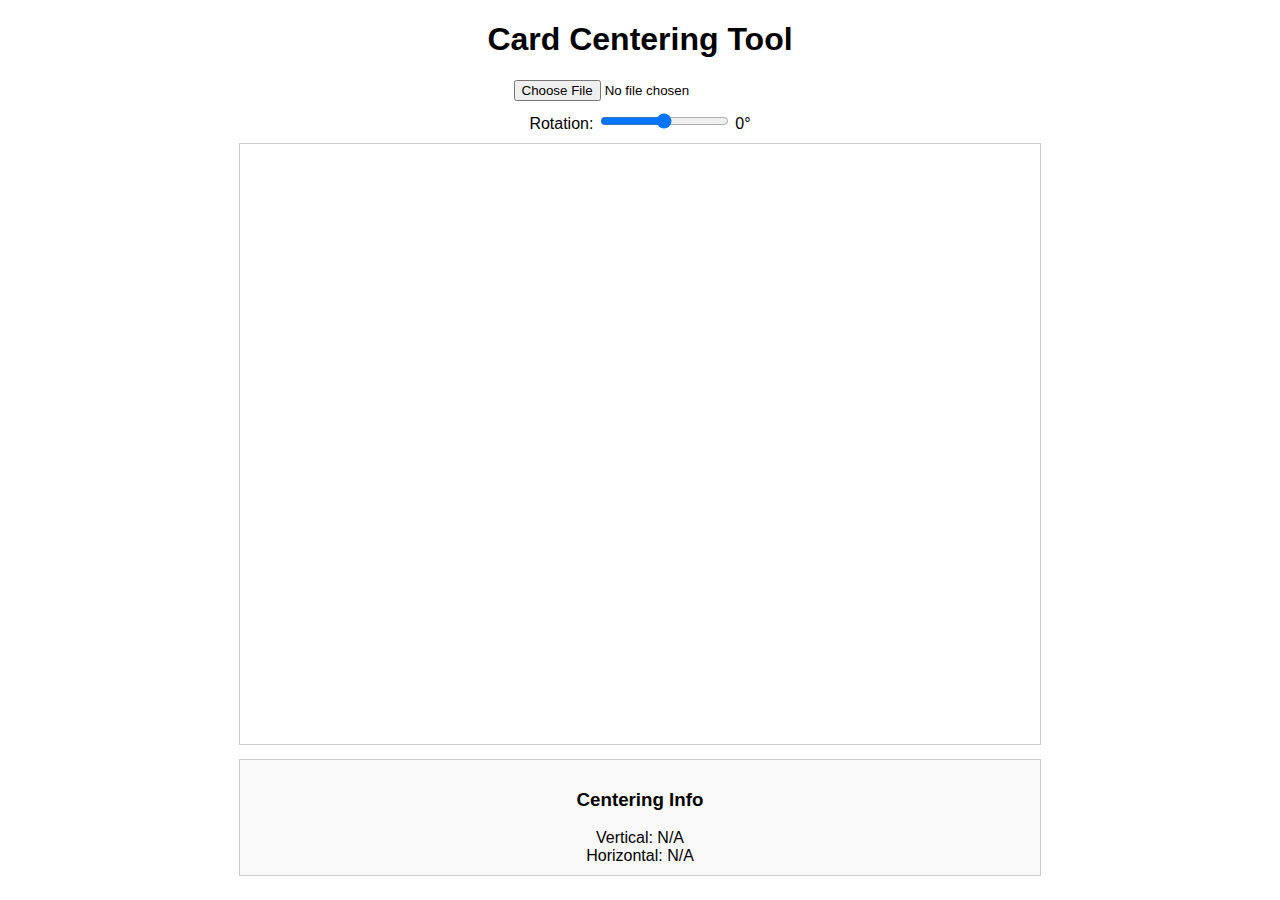
==== cardcentering.html @ b04d7d82 "Add files via upload" ====
<!DOCTYPE html>
<html lang="en">
<head>
  <meta charset="UTF-8">
  <title>Card Centering Tool</title>
  <style>
    body {
      font-family: sans-serif;
      text-align: center;
      margin: 20px;
    }
    /* Wrap the canvas and the info panel so the info panel appears directly below */
    #canvasWrapper {
      display: inline-block;
      text-align: center;
    }
    #canvasContainer {
      position: relative;
      display: block;
    }
    canvas {
      border: 1px solid #ccc;
      cursor: crosshair;
    }
    /* Info panel placed directly below the canvas */
    #infoPanel {
      margin-top: 10px;
      background: #f9f9f9;
      padding: 10px;
      border: 1px solid #ccc;
      display: block;
      text-align: center;
      min-width: 300px;
    }
    .controls {
      margin: 10px;
    }
  </style>
</head>
<body>
  <h1>Card Centering Tool</h1>
  
  <!-- Image Upload -->
  <input type="file" id="fileInput" accept="image/*">
  
  <!-- Rotation Slider (centered at 0, range –15° to +15°) -->
  <div class="controls">
    <label for="rotateSlider">Rotation:</label>
    <input type="range" id="rotateSlider" min="-15" max="15" value="0">
    <span id="angleValue">0°</span>
  </div>
  
  <div id="canvasWrapper">
    <div id="canvasContainer">
      <canvas id="cardCanvas" width="800" height="600"></canvas>
    </div>
    <!-- Centering Info displayed directly underneath the canvas -->
    <div id="infoPanel">
      <h3>Centering Info</h3>
      <div id="verticalInfo">Vertical: N/A</div>
      <div id="horizontalInfo">Horizontal: N/A</div>
    </div>
  </div>
  
  <script>
    const canvas = document.getElementById('cardCanvas');
    const ctx = canvas.getContext('2d');
    const fileInput = document.getElementById('fileInput');
    const rotateSlider = document.getElementById('rotateSlider');
    const angleValue = document.getElementById('angleValue');
    const verticalInfo = document.getElementById('verticalInfo');
    const horizontalInfo = document.getElementById('horizontalInfo');

    let cardImage = new Image();
    let rotationAngle = 0; // slider value in degrees (between -15 and 15)
    let rad = 0;           // rotation angle in radians
    let scale = 1;         // scale factor to fit the card in the canvas

    // -------------------------------
    // Measurement borders in the card’s natural (non-rotated) coordinate space.
    // Outer measurement borders (drawn in high-contrast blue)
    let outerTop, outerBottom, outerLeft, outerRight;
    // Inner measurement borders (drawn in solid neon yellow)
    let innerTop, innerBottom, innerLeft, innerRight;

    // Dragging state
    let dragging = false;
    // dragItem will be one of:
    // "outerTop", "outerBottom", "outerLeft", "outerRight",
    // "innerTop", "innerBottom", "innerLeft", "innerRight"
    let dragItem = null;
    // Increased hit tolerance for easier grabbing:
    const tolerance = 25;  // pixels for detecting a hit on a line
    // Enlarged tab size:
    const tabSize = 15;    // size (in pixels) of the draggable tab

    // -------------------------------
    // Helper: Get the card box (the rectangle where the card is drawn) in canvas coordinates.
    // This box is centered in the canvas.
    function getCardBox() {
      const cardWidthScaled = cardImage.width * scale;
      const cardHeightScaled = cardImage.height * scale;
      const cardX = (canvas.width - cardWidthScaled) / 2;
      const cardY = (canvas.height - cardHeightScaled) / 2;
      return { cardX, cardY, cardWidthScaled, cardHeightScaled };
    }

    // -------------------------------
    // Convert mouse event to card coordinates (non-rotated).
    // Returns {x, y} in the card's natural coordinate system.
    function getMousePosInCardCoords(evt) {
      const rect = canvas.getBoundingClientRect();
      const x_canvas = evt.clientX - rect.left;
      const y_canvas = evt.clientY - rect.top;
      const { cardX, cardY } = getCardBox();
      const xCard = (x_canvas - cardX) / scale;
      const yCard = (y_canvas - cardY) / scale;
      return { x: xCard, y: yCard };
    }

    // -------------------------------
    // Helper: Check if the mouse position is within the tab attachment area.
    // For horizontal lines, the tab is centered at (cardImage.width/2, guideValue).
    // For vertical lines, the tab is centered at (guideValue, cardImage.height/2).
    function isWithinTab(pos, guideValue, orientation) {
      if (orientation === "horizontal") {
        const centerX = cardImage.width / 2;
        const centerY = guideValue;
        return pos.x >= centerX - tabSize/2 && pos.x <= centerX + tabSize/2 &&
               pos.y >= centerY - tabSize/2 && pos.y <= centerY + tabSize/2;
      } else if (orientation === "vertical") {
        const centerX = guideValue;
        const centerY = cardImage.height / 2;
        return pos.x >= centerX - tabSize/2 && pos.x <= centerX + tabSize/2 &&
               pos.y >= centerY - tabSize/2 && pos.y <= centerY + tabSize/2;
      }
      return false;
    }

    // -------------------------------
    // Draw the scene:
    // 1. Draw the rotated card image (only the image is rotated).
    // 2. Draw the fixed overlays (non-rotated) representing the card box and moveable measurement borders.
    function drawCanvas() {
      ctx.clearRect(0, 0, canvas.width, canvas.height);
      if (!cardImage.complete || cardImage.naturalWidth === 0) return;

      const { cardX, cardY, cardWidthScaled, cardHeightScaled } = getCardBox();

      // ---- Draw the rotated card image ----
      // The image is drawn centered in the card box.
      ctx.save();
      const centerX = cardX + cardWidthScaled / 2;
      const centerY = cardY + cardHeightScaled / 2;
      ctx.translate(centerX, centerY);
      ctx.rotate(rad);
      ctx.drawImage(cardImage,
        -cardImage.width * scale / 2,
        -cardImage.height * scale / 2,
        cardImage.width * scale,
        cardImage.height * scale);
      ctx.restore();

      // ---- Draw fixed overlays (non-rotated) ----
      // These overlays represent the card box and measurement borders.
      // Draw a thin black border around the card box.
      ctx.lineWidth = 2;
      ctx.strokeStyle = "black";
      ctx.strokeRect(cardX, cardY, cardWidthScaled, cardHeightScaled);

      // Draw Outer Measurement Borders (high-contrast blue) with thinner stroke.
      ctx.lineWidth = 1;
      ctx.strokeStyle = "blue";
      // Horizontal (top and bottom)
      ctx.beginPath();
      ctx.moveTo(cardX, cardY + outerTop * scale);
      ctx.lineTo(cardX + cardWidthScaled, cardY + outerTop * scale);
      ctx.stroke();

      ctx.beginPath();
      ctx.moveTo(cardX, cardY + outerBottom * scale);
      ctx.lineTo(cardX + cardWidthScaled, cardY + outerBottom * scale);
      ctx.stroke();

      // Vertical (left and right)
      ctx.beginPath();
      ctx.moveTo(cardX + outerLeft * scale, cardY);
      ctx.lineTo(cardX + outerLeft * scale, cardY + cardHeightScaled);
      ctx.stroke();

      ctx.beginPath();
      ctx.moveTo(cardX + outerRight * scale, cardY);
      ctx.lineTo(cardX + outerRight * scale, cardY + cardHeightScaled);
      ctx.stroke();

      // Draw Inner Measurement Borders (solid neon yellow) with thinner stroke.
      ctx.strokeStyle = "#FFFF00";
      // Horizontal (top and bottom)
      ctx.beginPath();
      ctx.moveTo(cardX, cardY + innerTop * scale);
      ctx.lineTo(cardX + cardWidthScaled, cardY + innerTop * scale);
      ctx.stroke();

      ctx.beginPath();
      ctx.moveTo(cardX, cardY + innerBottom * scale);
      ctx.lineTo(cardX + cardWidthScaled, cardY + innerBottom * scale);
      ctx.stroke();

      // Vertical (left and right)
      ctx.beginPath();
      ctx.moveTo(cardX + innerLeft * scale, cardY);
      ctx.lineTo(cardX + innerLeft * scale, cardY + cardHeightScaled);
      ctx.stroke();

      ctx.beginPath();
      ctx.moveTo(cardX + innerRight * scale, cardY);
      ctx.lineTo(cardX + innerRight * scale, cardY + cardHeightScaled);
      ctx.stroke();

      // ---- Draw Tab Attachments (small white squares) for easier grabbing ----
      ctx.fillStyle = "white";
      // Horizontal lines: For outer borders, shift tab 10px to the left; for inner, 10px to the right.
      ctx.fillRect(cardX + cardWidthScaled/2 - tabSize/2 - 10, cardY + outerTop * scale - tabSize/2, tabSize, tabSize);
      ctx.fillRect(cardX + cardWidthScaled/2 - tabSize/2 - 10, cardY + outerBottom * scale - tabSize/2, tabSize, tabSize);
      ctx.fillRect(cardX + cardWidthScaled/2 - tabSize/2 + 10, cardY + innerTop * scale - tabSize/2, tabSize, tabSize);
      ctx.fillRect(cardX + cardWidthScaled/2 - tabSize/2 + 10, cardY + innerBottom * scale - tabSize/2, tabSize, tabSize);

      // Vertical lines: For outer borders, shift tab 10px upward; for inner, shift 10px downward.
      ctx.fillRect(cardX + outerLeft * scale - tabSize/2, cardY + cardHeightScaled/2 - tabSize/2 - 10, tabSize, tabSize);
      ctx.fillRect(cardX + outerRight * scale - tabSize/2, cardY + cardHeightScaled/2 - tabSize/2 - 10, tabSize, tabSize);
      ctx.fillRect(cardX + innerLeft * scale - tabSize/2, cardY + cardHeightScaled/2 - tabSize/2 + 10, tabSize, tabSize);
      ctx.fillRect(cardX + innerRight * scale - tabSize/2, cardY + cardHeightScaled/2 - tabSize/2 + 10, tabSize, tabSize);

      // ---- Calculate Centering Percentages ----
      // Vertical: gap above inner = innerTop - outerTop, gap below inner = outerBottom - innerBottom.
      const verticalTopGap = innerTop - outerTop;
      const verticalBottomGap = outerBottom - innerBottom;
      const verticalTotal = verticalTopGap + verticalBottomGap;
      const verticalPercent = verticalTotal ? (verticalTopGap / verticalTotal) * 100 : 0;

      // Horizontal: gap left = innerLeft - outerLeft, gap right = outerRight - innerRight.
      const horizontalLeftGap = innerLeft - outerLeft;
      const horizontalRightGap = outerRight - innerRight;
      const horizontalTotal = horizontalLeftGap + horizontalRightGap;
      const horizontalPercent = horizontalTotal ? (horizontalLeftGap / horizontalTotal) * 100 : 0;

      verticalInfo.textContent = "Vertical: " + verticalPercent.toFixed(1) + "% top / " + (100 - verticalPercent).toFixed(1) + "% bottom";
      horizontalInfo.textContent = "Horizontal: " + horizontalPercent.toFixed(1) + "% left / " + (100 - horizontalPercent).toFixed(1) + "% right";
    }

    // -------------------------------
    // Mouse Event Handlers for dragging the borders.
    canvas.addEventListener('mousedown', (evt) => {
      if (!cardImage.complete || cardImage.naturalWidth === 0) return;
      const pos = getMousePosInCardCoords(evt);
      // Check the eight borders for a hit.
      if (Math.abs(pos.y - outerTop) < tolerance || isWithinTab(pos, outerTop, "horizontal")) {
        dragItem = "outerTop"; dragging = true;
      } else if (Math.abs(pos.y - outerBottom) < tolerance || isWithinTab(pos, outerBottom, "horizontal")) {
        dragItem = "outerBottom"; dragging = true;
      } else if (Math.abs(pos.x - outerLeft) < tolerance || isWithinTab(pos, outerLeft, "vertical")) {
        dragItem = "outerLeft"; dragging = true;
      } else if (Math.abs(pos.x - outerRight) < tolerance || isWithinTab(pos, outerRight, "vertical")) {
        dragItem = "outerRight"; dragging = true;
      } else if (Math.abs(pos.y - innerTop) < tolerance || isWithinTab(pos, innerTop, "horizontal")) {
        dragItem = "innerTop"; dragging = true;
      } else if (Math.abs(pos.y - innerBottom) < tolerance || isWithinTab(pos, innerBottom, "horizontal")) {
        dragItem = "innerBottom"; dragging = true;
      } else if (Math.abs(pos.x - innerLeft) < tolerance || isWithinTab(pos, innerLeft, "vertical")) {
        dragItem = "innerLeft"; dragging = true;
      } else if (Math.abs(pos.x - innerRight) < tolerance || isWithinTab(pos, innerRight, "vertical")) {
        dragItem = "innerRight"; dragging = true;
      }
    });

    canvas.addEventListener('mousemove', (evt) => {
      if (!dragging) return;
      const pos = getMousePosInCardCoords(evt);
      // Enforce ordering:
      // Vertical: outerTop ≤ innerTop ≤ innerBottom ≤ outerBottom.
      // Horizontal: outerLeft ≤ innerLeft ≤ innerRight ≤ outerRight.
      switch(dragItem) {
        case "outerTop":
          outerTop = Math.min(pos.y, innerTop);
          break;
        case "innerTop":
          innerTop = Math.min(Math.max(pos.y, outerTop), innerBottom);
          break;
        case "innerBottom":
          innerBottom = Math.max(Math.min(pos.y, outerBottom), innerTop);
          break;
        case "outerBottom":
          outerBottom = Math.max(pos.y, innerBottom);
          break;
        case "outerLeft":
          outerLeft = Math.min(pos.x, innerLeft);
          break;
        case "innerLeft":
          innerLeft = Math.min(Math.max(pos.x, outerLeft), innerRight);
          break;
        case "innerRight":
          innerRight = Math.max(Math.min(pos.x, outerRight), innerLeft);
          break;
        case "outerRight":
          outerRight = Math.max(pos.x, innerRight);
          break;
      }
      drawCanvas();
    });

    canvas.addEventListener('mouseup', () => {
      dragging = false;
      dragItem = null;
    });
    canvas.addEventListener('mouseleave', () => {
      dragging = false;
      dragItem = null;
    });

    // -------------------------------
    // Rotation slider update.
    rotateSlider.addEventListener('input', () => {
      rotationAngle = parseFloat(rotateSlider.value);
      angleValue.textContent = rotationAngle + "°";
      rad = rotationAngle * Math.PI / 180;
      drawCanvas();
    });

    // -------------------------------
    // Image Upload Handler.
    fileInput.addEventListener('change', (e) => {
      const file = e.target.files[0];
      if (!file) return;
      const reader = new FileReader();
      reader.onload = (event) => {
        cardImage.src = event.target.result;
      };
      reader.readAsDataURL(file);
    });

    // When the image loads, initialize scale and border positions.
    cardImage.onload = () => {
      scale = Math.min(canvas.width / cardImage.width, canvas.height / cardImage.height);
      // Set measurement borders in natural card coordinates.
      outerTop = cardImage.height * 0.05;
      outerBottom = cardImage.height * 0.95;
      outerLeft = cardImage.width * 0.05;
      outerRight = cardImage.width * 0.95;
      
      innerTop = cardImage.height * 0.15;
      innerBottom = cardImage.height * 0.85;
      innerLeft = cardImage.width * 0.15;
      innerRight = cardImage.width * 0.85;
      
      drawCanvas();
    };

    // Initial draw (in case image is cached)
    drawCanvas();
  </script>
</body>
</html>
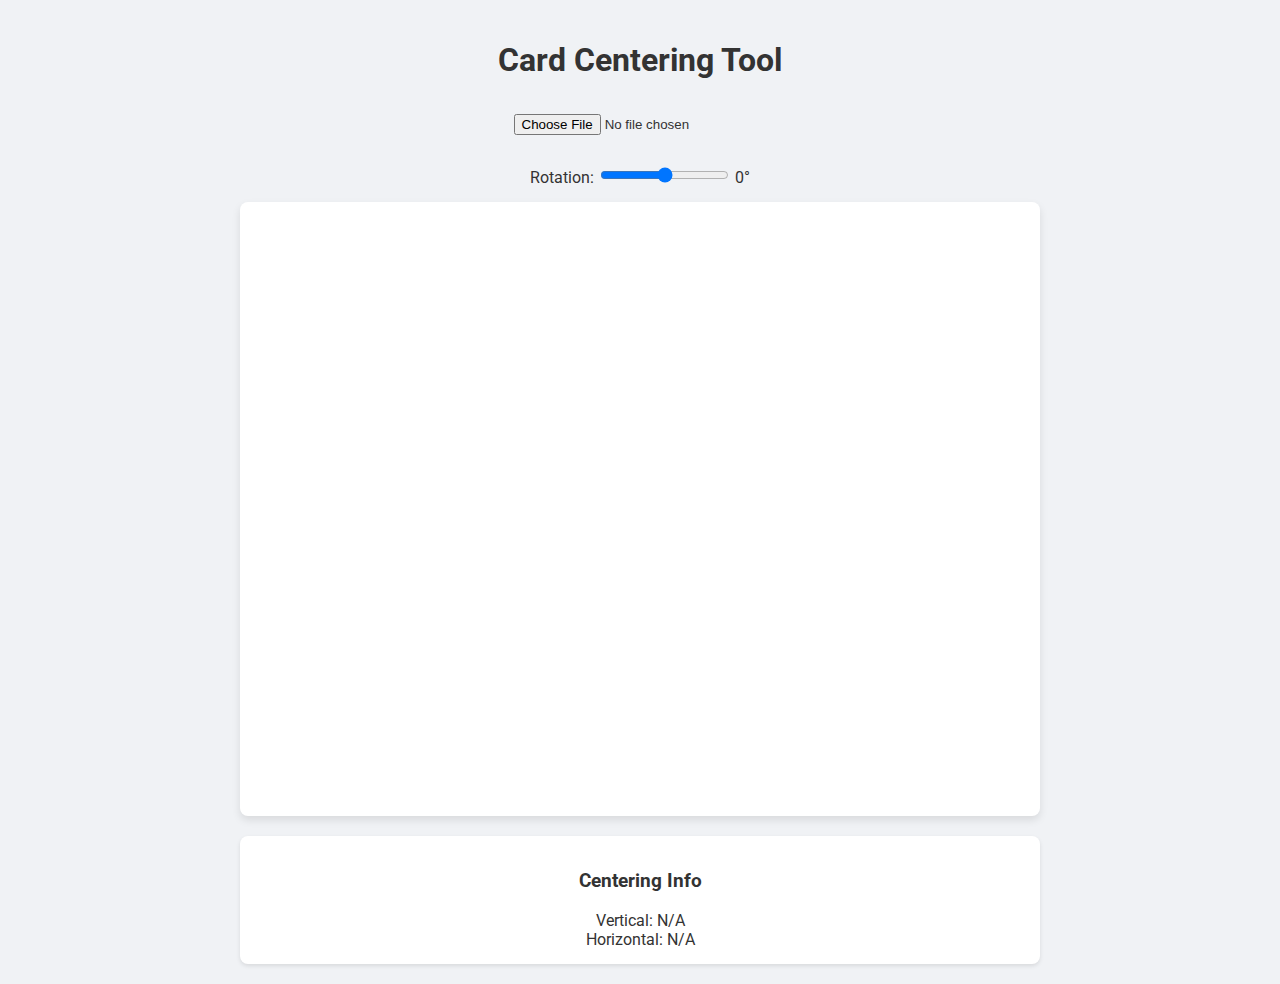
==== commit 9174bbb7: "updated upload feature" ====
--- a/cardcentering.html
+++ b/cardcentering.html
@@ -3,47 +3,71 @@
 <head>
   <meta charset="UTF-8">
   <title>Card Centering Tool</title>
+  <!-- Google Font for modern look -->
+  <link rel="preconnect" href="https://fonts.googleapis.com">
+  <link rel="preconnect" href="https://fonts.gstatic.com" crossorigin>
+  <link href="https://fonts.googleapis.com/css2?family=Roboto:wght@400;500&display=swap" rel="stylesheet">
   <style>
+    * { box-sizing: border-box; }
     body {
-      font-family: sans-serif;
+      font-family: 'Roboto', sans-serif;
+      background-color: #f0f2f5;
+      color: #333;
+      margin: 0;
+      padding: 20px;
+      display: flex;
+      flex-direction: column;
+      align-items: center;
+    }
+    h1 {
+      margin-bottom: 20px;
+    }
+    .controls {
+      margin: 15px;
+    }
+    /* Container for canvas and info panel */
+    #canvasWrapper {
+      width: 800px;
+      max-width: 100%;
+      margin: 0 auto;
       text-align: center;
-      margin: 20px;
-    }
-    /* Wrap the canvas and the info panel so the info panel appears directly below */
-    #canvasWrapper {
-      display: inline-block;
-      text-align: center;
+      position: relative;
+      transition: border 0.3s;
+    }
+    /* Visual cue for dragover */
+    #canvasWrapper.dragover {
+      border: 2px dashed #888;
     }
     #canvasContainer {
-      position: relative;
-      display: block;
+      background: #fff;
+      padding: 20px;
+      border-radius: 8px;
+      box-shadow: 0 4px 8px rgba(0,0,0,0.1);
     }
     canvas {
-      border: 1px solid #ccc;
+      width: 100%;
+      height: auto;
+      background: #fff;
       cursor: crosshair;
     }
-    /* Info panel placed directly below the canvas */
+    /* Info panel below the canvas */
     #infoPanel {
-      margin-top: 10px;
-      background: #f9f9f9;
-      padding: 10px;
-      border: 1px solid #ccc;
-      display: block;
+      margin-top: 20px;
+      background: #fff;
+      padding: 15px;
+      border-radius: 8px;
+      box-shadow: 0 2px 4px rgba(0,0,0,0.1);
       text-align: center;
       min-width: 300px;
-    }
-    .controls {
-      margin: 10px;
     }
   </style>
 </head>
 <body>
   <h1>Card Centering Tool</h1>
-  
-  <!-- Image Upload -->
-  <input type="file" id="fileInput" accept="image/*">
-  
-  <!-- Rotation Slider (centered at 0, range –15° to +15°) -->
+  <!-- Image Upload and Rotation Controls -->
+  <div class="controls">
+    <input type="file" id="fileInput" accept="image/*">
+  </div>
   <div class="controls">
     <label for="rotateSlider">Rotation:</label>
     <input type="range" id="rotateSlider" min="-15" max="15" value="0">
@@ -54,7 +78,7 @@
     <div id="canvasContainer">
       <canvas id="cardCanvas" width="800" height="600"></canvas>
     </div>
-    <!-- Centering Info displayed directly underneath the canvas -->
+    <!-- Centering Info displayed below the canvas -->
     <div id="infoPanel">
       <h3>Centering Info</h3>
       <div id="verticalInfo">Vertical: N/A</div>
@@ -70,33 +94,26 @@
     const angleValue = document.getElementById('angleValue');
     const verticalInfo = document.getElementById('verticalInfo');
     const horizontalInfo = document.getElementById('horizontalInfo');
+    const canvasWrapper = document.getElementById('canvasWrapper');
 
     let cardImage = new Image();
-    let rotationAngle = 0; // slider value in degrees (between -15 and 15)
-    let rad = 0;           // rotation angle in radians
-    let scale = 1;         // scale factor to fit the card in the canvas
-
-    // -------------------------------
-    // Measurement borders in the card’s natural (non-rotated) coordinate space.
-    // Outer measurement borders (drawn in high-contrast blue)
+    let rotationAngle = 0; // degrees
+    let rad = 0;           // radians
+    let scale = 1;         // computed scale factor
+
+    // Measurement borders (in natural card coordinates)
+    // Outer borders (blue)
     let outerTop, outerBottom, outerLeft, outerRight;
-    // Inner measurement borders (drawn in solid neon yellow)
+    // Inner borders (neon yellow)
     let innerTop, innerBottom, innerLeft, innerRight;
 
-    // Dragging state
+    // Drag state
     let dragging = false;
-    // dragItem will be one of:
-    // "outerTop", "outerBottom", "outerLeft", "outerRight",
-    // "innerTop", "innerBottom", "innerLeft", "innerRight"
-    let dragItem = null;
-    // Increased hit tolerance for easier grabbing:
-    const tolerance = 25;  // pixels for detecting a hit on a line
-    // Enlarged tab size:
-    const tabSize = 15;    // size (in pixels) of the draggable tab
-
-    // -------------------------------
-    // Helper: Get the card box (the rectangle where the card is drawn) in canvas coordinates.
-    // This box is centered in the canvas.
+    let dragItem = null; // e.g., "outerTop", "innerLeft", etc.
+    const tolerance = 25;  // hit tolerance (in natural card coordinates)
+    const tabSize = 15;    // size of draggable tab
+
+    // Helper: Get card box in canvas coordinates.
     function getCardBox() {
       const cardWidthScaled = cardImage.width * scale;
       const cardHeightScaled = cardImage.height * scale;
@@ -105,53 +122,79 @@
       return { cardX, cardY, cardWidthScaled, cardHeightScaled };
     }
 
-    // -------------------------------
-    // Convert mouse event to card coordinates (non-rotated).
-    // Returns {x, y} in the card's natural coordinate system.
+    // Adjust pointer coordinates accounting for canvas CSS scaling.
+    function getCanvasCoords(evt) {
+      const rect = canvas.getBoundingClientRect();
+      const scaleX = canvas.width / rect.width;
+      const scaleY = canvas.height / rect.height;
+      return {
+        x: (evt.clientX - rect.left) * scaleX,
+        y: (evt.clientY - rect.top) * scaleY
+      };
+    }
+
+    // Get mouse position in card's natural coordinates.
     function getMousePosInCardCoords(evt) {
+      const pos = getCanvasCoords(evt);
+      const { cardX, cardY } = getCardBox();
+      return { x: (pos.x - cardX) / scale, y: (pos.y - cardY) / scale };
+    }
+
+    // Get touch position in card's natural coordinates.
+    function getTouchPosInCardCoords(evt) {
+      evt.preventDefault();
+      const touch = evt.touches[0] || evt.changedTouches[0];
       const rect = canvas.getBoundingClientRect();
-      const x_canvas = evt.clientX - rect.left;
-      const y_canvas = evt.clientY - rect.top;
+      const scaleX = canvas.width / rect.width;
+      const scaleY = canvas.height / rect.height;
+      const pos = {
+        x: (touch.clientX - rect.left) * scaleX,
+        y: (touch.clientY - rect.top) * scaleY
+      };
       const { cardX, cardY } = getCardBox();
-      const xCard = (x_canvas - cardX) / scale;
-      const yCard = (y_canvas - cardY) / scale;
-      return { x: xCard, y: yCard };
-    }
-
-    // -------------------------------
-    // Helper: Check if the mouse position is within the tab attachment area.
-    // For horizontal lines, the tab is centered at (cardImage.width/2, guideValue).
-    // For vertical lines, the tab is centered at (guideValue, cardImage.height/2).
-    function isWithinTab(pos, guideValue, orientation) {
-      if (orientation === "horizontal") {
-        const centerX = cardImage.width / 2;
-        const centerY = guideValue;
-        return pos.x >= centerX - tabSize/2 && pos.x <= centerX + tabSize/2 &&
-               pos.y >= centerY - tabSize/2 && pos.y <= centerY + tabSize/2;
-      } else if (orientation === "vertical") {
-        const centerX = guideValue;
-        const centerY = cardImage.height / 2;
-        return pos.x >= centerX - tabSize/2 && pos.x <= centerX + tabSize/2 &&
-               pos.y >= centerY - tabSize/2 && pos.y <= centerY + tabSize/2;
+      return { x: (pos.x - cardX) / scale, y: (pos.y - cardY) / scale };
+    }
+
+    // Helper: Check if a point is in a rectangle.
+    function isInRect(pos, rect) {
+      return pos.x >= rect.x && pos.x <= rect.x + rect.width &&
+             pos.y >= rect.y && pos.y <= rect.y + rect.height;
+    }
+
+    // Helper: Get tab rectangle for a given border.
+    function getTabRect(border) {
+      switch(border) {
+        case "outerTop":
+          return { x: cardImage.width/2 - tabSize/2 - 10, y: outerTop - tabSize/2, width: tabSize, height: tabSize };
+        case "outerBottom":
+          return { x: cardImage.width/2 - tabSize/2 - 10, y: outerBottom - tabSize/2, width: tabSize, height: tabSize };
+        case "innerTop":
+          return { x: cardImage.width/2 - tabSize/2 + 10, y: innerTop - tabSize/2, width: tabSize, height: tabSize };
+        case "innerBottom":
+          return { x: cardImage.width/2 - tabSize/2 + 10, y: innerBottom - tabSize/2, width: tabSize, height: tabSize };
+        case "outerLeft":
+          return { x: outerLeft - tabSize/2, y: cardImage.height/2 - tabSize/2 - 10, width: tabSize, height: tabSize };
+        case "outerRight":
+          return { x: outerRight - tabSize/2, y: cardImage.height/2 - tabSize/2 - 10, width: tabSize, height: tabSize };
+        case "innerLeft":
+          return { x: innerLeft - tabSize/2, y: cardImage.height/2 - tabSize/2 + 10, width: tabSize, height: tabSize };
+        case "innerRight":
+          return { x: innerRight - tabSize/2, y: cardImage.height/2 - tabSize/2 + 10, width: tabSize, height: tabSize };
+        default:
+          return null;
       }
-      return false;
-    }
-
-    // -------------------------------
-    // Draw the scene:
-    // 1. Draw the rotated card image (only the image is rotated).
-    // 2. Draw the fixed overlays (non-rotated) representing the card box and moveable measurement borders.
+    }
+
+    // Draw the canvas.
     function drawCanvas() {
       ctx.clearRect(0, 0, canvas.width, canvas.height);
       if (!cardImage.complete || cardImage.naturalWidth === 0) return;
-
       const { cardX, cardY, cardWidthScaled, cardHeightScaled } = getCardBox();
 
-      // ---- Draw the rotated card image ----
-      // The image is drawn centered in the card box.
+      // Draw rotated card image.
       ctx.save();
-      const centerX = cardX + cardWidthScaled / 2;
-      const centerY = cardY + cardHeightScaled / 2;
+      const centerX = cardX + cardWidthScaled/2;
+      const centerY = cardY + cardHeightScaled/2;
       ctx.translate(centerX, centerY);
       ctx.rotate(rad);
       ctx.drawImage(cardImage,
@@ -161,84 +204,68 @@
         cardImage.height * scale);
       ctx.restore();
 
-      // ---- Draw fixed overlays (non-rotated) ----
-      // These overlays represent the card box and measurement borders.
-      // Draw a thin black border around the card box.
+      // Draw fixed overlays (non-rotated).
       ctx.lineWidth = 2;
       ctx.strokeStyle = "black";
       ctx.strokeRect(cardX, cardY, cardWidthScaled, cardHeightScaled);
 
-      // Draw Outer Measurement Borders (high-contrast blue) with thinner stroke.
+      // Outer Measurement Borders (blue).
       ctx.lineWidth = 1;
       ctx.strokeStyle = "blue";
-      // Horizontal (top and bottom)
       ctx.beginPath();
       ctx.moveTo(cardX, cardY + outerTop * scale);
       ctx.lineTo(cardX + cardWidthScaled, cardY + outerTop * scale);
       ctx.stroke();
-
       ctx.beginPath();
       ctx.moveTo(cardX, cardY + outerBottom * scale);
       ctx.lineTo(cardX + cardWidthScaled, cardY + outerBottom * scale);
       ctx.stroke();
-
-      // Vertical (left and right)
       ctx.beginPath();
       ctx.moveTo(cardX + outerLeft * scale, cardY);
       ctx.lineTo(cardX + outerLeft * scale, cardY + cardHeightScaled);
       ctx.stroke();
-
       ctx.beginPath();
       ctx.moveTo(cardX + outerRight * scale, cardY);
       ctx.lineTo(cardX + outerRight * scale, cardY + cardHeightScaled);
       ctx.stroke();
 
-      // Draw Inner Measurement Borders (solid neon yellow) with thinner stroke.
+      // Inner Measurement Borders (neon yellow).
       ctx.strokeStyle = "#FFFF00";
-      // Horizontal (top and bottom)
       ctx.beginPath();
       ctx.moveTo(cardX, cardY + innerTop * scale);
       ctx.lineTo(cardX + cardWidthScaled, cardY + innerTop * scale);
       ctx.stroke();
-
       ctx.beginPath();
       ctx.moveTo(cardX, cardY + innerBottom * scale);
       ctx.lineTo(cardX + cardWidthScaled, cardY + innerBottom * scale);
       ctx.stroke();
-
-      // Vertical (left and right)
       ctx.beginPath();
       ctx.moveTo(cardX + innerLeft * scale, cardY);
       ctx.lineTo(cardX + innerLeft * scale, cardY + cardHeightScaled);
       ctx.stroke();
-
       ctx.beginPath();
       ctx.moveTo(cardX + innerRight * scale, cardY);
       ctx.lineTo(cardX + innerRight * scale, cardY + cardHeightScaled);
       ctx.stroke();
 
-      // ---- Draw Tab Attachments (small white squares) for easier grabbing ----
+      // Draw tab attachments.
       ctx.fillStyle = "white";
-      // Horizontal lines: For outer borders, shift tab 10px to the left; for inner, 10px to the right.
+      // Horizontal tabs.
       ctx.fillRect(cardX + cardWidthScaled/2 - tabSize/2 - 10, cardY + outerTop * scale - tabSize/2, tabSize, tabSize);
       ctx.fillRect(cardX + cardWidthScaled/2 - tabSize/2 - 10, cardY + outerBottom * scale - tabSize/2, tabSize, tabSize);
       ctx.fillRect(cardX + cardWidthScaled/2 - tabSize/2 + 10, cardY + innerTop * scale - tabSize/2, tabSize, tabSize);
       ctx.fillRect(cardX + cardWidthScaled/2 - tabSize/2 + 10, cardY + innerBottom * scale - tabSize/2, tabSize, tabSize);
-
-      // Vertical lines: For outer borders, shift tab 10px upward; for inner, shift 10px downward.
+      // Vertical tabs.
       ctx.fillRect(cardX + outerLeft * scale - tabSize/2, cardY + cardHeightScaled/2 - tabSize/2 - 10, tabSize, tabSize);
       ctx.fillRect(cardX + outerRight * scale - tabSize/2, cardY + cardHeightScaled/2 - tabSize/2 - 10, tabSize, tabSize);
       ctx.fillRect(cardX + innerLeft * scale - tabSize/2, cardY + cardHeightScaled/2 - tabSize/2 + 10, tabSize, tabSize);
       ctx.fillRect(cardX + innerRight * scale - tabSize/2, cardY + cardHeightScaled/2 - tabSize/2 + 10, tabSize, tabSize);
 
-      // ---- Calculate Centering Percentages ----
-      // Vertical: gap above inner = innerTop - outerTop, gap below inner = outerBottom - innerBottom.
+      // Centering Calculations.
       const verticalTopGap = innerTop - outerTop;
       const verticalBottomGap = outerBottom - innerBottom;
       const verticalTotal = verticalTopGap + verticalBottomGap;
       const verticalPercent = verticalTotal ? (verticalTopGap / verticalTotal) * 100 : 0;
-
-      // Horizontal: gap left = innerLeft - outerLeft, gap right = outerRight - innerRight.
       const horizontalLeftGap = innerLeft - outerLeft;
       const horizontalRightGap = outerRight - innerRight;
       const horizontalTotal = horizontalLeftGap + horizontalRightGap;
@@ -248,77 +275,114 @@
       horizontalInfo.textContent = "Horizontal: " + horizontalPercent.toFixed(1) + "% left / " + (100 - horizontalPercent).toFixed(1) + "% right";
     }
 
-    // -------------------------------
-    // Mouse Event Handlers for dragging the borders.
+    // Function to load an image file.
+    function loadFile(file) {
+      if (file && file.type.startsWith('image/')) {
+        const reader = new FileReader();
+        reader.onload = function(e) {
+          cardImage.src = e.target.result;
+        }
+        reader.readAsDataURL(file);
+      }
+    }
+
+    // --- Mouse event handlers ---
     canvas.addEventListener('mousedown', (evt) => {
-      if (!cardImage.complete || cardImage.naturalWidth === 0) return;
+      if (!cardImage.complete) return;
       const pos = getMousePosInCardCoords(evt);
-      // Check the eight borders for a hit.
-      if (Math.abs(pos.y - outerTop) < tolerance || isWithinTab(pos, outerTop, "horizontal")) {
-        dragItem = "outerTop"; dragging = true;
-      } else if (Math.abs(pos.y - outerBottom) < tolerance || isWithinTab(pos, outerBottom, "horizontal")) {
-        dragItem = "outerBottom"; dragging = true;
-      } else if (Math.abs(pos.x - outerLeft) < tolerance || isWithinTab(pos, outerLeft, "vertical")) {
-        dragItem = "outerLeft"; dragging = true;
-      } else if (Math.abs(pos.x - outerRight) < tolerance || isWithinTab(pos, outerRight, "vertical")) {
-        dragItem = "outerRight"; dragging = true;
-      } else if (Math.abs(pos.y - innerTop) < tolerance || isWithinTab(pos, innerTop, "horizontal")) {
-        dragItem = "innerTop"; dragging = true;
-      } else if (Math.abs(pos.y - innerBottom) < tolerance || isWithinTab(pos, innerBottom, "horizontal")) {
-        dragItem = "innerBottom"; dragging = true;
-      } else if (Math.abs(pos.x - innerLeft) < tolerance || isWithinTab(pos, innerLeft, "vertical")) {
-        dragItem = "innerLeft"; dragging = true;
-      } else if (Math.abs(pos.x - innerRight) < tolerance || isWithinTab(pos, innerRight, "vertical")) {
-        dragItem = "innerRight"; dragging = true;
-      }
+      if (Math.abs(pos.y - outerTop) < tolerance || isInRect(pos, getTabRect("outerTop"))) { dragItem = "outerTop"; dragging = true; }
+      else if (Math.abs(pos.y - outerBottom) < tolerance || isInRect(pos, getTabRect("outerBottom"))) { dragItem = "outerBottom"; dragging = true; }
+      else if (Math.abs(pos.x - outerLeft) < tolerance || isInRect(pos, getTabRect("outerLeft"))) { dragItem = "outerLeft"; dragging = true; }
+      else if (Math.abs(pos.x - outerRight) < tolerance || isInRect(pos, getTabRect("outerRight"))) { dragItem = "outerRight"; dragging = true; }
+      else if (Math.abs(pos.y - innerTop) < tolerance || isInRect(pos, getTabRect("innerTop"))) { dragItem = "innerTop"; dragging = true; }
+      else if (Math.abs(pos.y - innerBottom) < tolerance || isInRect(pos, getTabRect("innerBottom"))) { dragItem = "innerBottom"; dragging = true; }
+      else if (Math.abs(pos.x - innerLeft) < tolerance || isInRect(pos, getTabRect("innerLeft"))) { dragItem = "innerLeft"; dragging = true; }
+      else if (Math.abs(pos.x - innerRight) < tolerance || isInRect(pos, getTabRect("innerRight"))) { dragItem = "innerRight"; dragging = true; }
     });
 
     canvas.addEventListener('mousemove', (evt) => {
       if (!dragging) return;
       const pos = getMousePosInCardCoords(evt);
-      // Enforce ordering:
-      // Vertical: outerTop ≤ innerTop ≤ innerBottom ≤ outerBottom.
-      // Horizontal: outerLeft ≤ innerLeft ≤ innerRight ≤ outerRight.
       switch(dragItem) {
-        case "outerTop":
-          outerTop = Math.min(pos.y, innerTop);
-          break;
-        case "innerTop":
-          innerTop = Math.min(Math.max(pos.y, outerTop), innerBottom);
-          break;
-        case "innerBottom":
-          innerBottom = Math.max(Math.min(pos.y, outerBottom), innerTop);
-          break;
-        case "outerBottom":
-          outerBottom = Math.max(pos.y, innerBottom);
-          break;
-        case "outerLeft":
-          outerLeft = Math.min(pos.x, innerLeft);
-          break;
-        case "innerLeft":
-          innerLeft = Math.min(Math.max(pos.x, outerLeft), innerRight);
-          break;
-        case "innerRight":
-          innerRight = Math.max(Math.min(pos.x, outerRight), innerLeft);
-          break;
-        case "outerRight":
-          outerRight = Math.max(pos.x, innerRight);
-          break;
+        case "outerTop": outerTop = Math.min(pos.y, innerTop); break;
+        case "innerTop": innerTop = Math.min(Math.max(pos.y, outerTop), innerBottom); break;
+        case "innerBottom": innerBottom = Math.max(Math.min(pos.y, outerBottom), innerTop); break;
+        case "outerBottom": outerBottom = Math.max(pos.y, innerBottom); break;
+        case "outerLeft": outerLeft = Math.min(pos.x, innerLeft); break;
+        case "innerLeft": innerLeft = Math.min(Math.max(pos.x, outerLeft), innerRight); break;
+        case "innerRight": innerRight = Math.max(Math.min(pos.x, outerRight), innerLeft); break;
+        case "outerRight": outerRight = Math.max(pos.x, innerRight); break;
       }
       drawCanvas();
     });
 
-    canvas.addEventListener('mouseup', () => {
-      dragging = false;
-      dragItem = null;
-    });
-    canvas.addEventListener('mouseleave', () => {
-      dragging = false;
-      dragItem = null;
-    });
-
-    // -------------------------------
-    // Rotation slider update.
+    canvas.addEventListener('mouseup', () => { dragging = false; dragItem = null; });
+    canvas.addEventListener('mouseleave', () => { dragging = false; dragItem = null; });
+
+    // --- Touch event handlers ---
+    canvas.addEventListener('touchstart', (evt) => {
+      evt.preventDefault();
+      if (!cardImage.complete) return;
+      const pos = getTouchPosInCardCoords(evt);
+      if (Math.abs(pos.y - outerTop) < tolerance || isInRect(pos, getTabRect("outerTop"))) { dragItem = "outerTop"; dragging = true; }
+      else if (Math.abs(pos.y - outerBottom) < tolerance || isInRect(pos, getTabRect("outerBottom"))) { dragItem = "outerBottom"; dragging = true; }
+      else if (Math.abs(pos.x - outerLeft) < tolerance || isInRect(pos, getTabRect("outerLeft"))) { dragItem = "outerLeft"; dragging = true; }
+      else if (Math.abs(pos.x - outerRight) < tolerance || isInRect(pos, getTabRect("outerRight"))) { dragItem = "outerRight"; dragging = true; }
+      else if (Math.abs(pos.y - innerTop) < tolerance || isInRect(pos, getTabRect("innerTop"))) { dragItem = "innerTop"; dragging = true; }
+      else if (Math.abs(pos.y - innerBottom) < tolerance || isInRect(pos, getTabRect("innerBottom"))) { dragItem = "innerBottom"; dragging = true; }
+      else if (Math.abs(pos.x - innerLeft) < tolerance || isInRect(pos, getTabRect("innerLeft"))) { dragItem = "innerLeft"; dragging = true; }
+      else if (Math.abs(pos.x - innerRight) < tolerance || isInRect(pos, getTabRect("innerRight"))) { dragItem = "innerRight"; dragging = true; }
+    }, { passive: false });
+
+    canvas.addEventListener('touchmove', (evt) => {
+      evt.preventDefault();
+      if (!dragging) return;
+      const pos = getTouchPosInCardCoords(evt);
+      switch(dragItem) {
+        case "outerTop": outerTop = Math.min(pos.y, innerTop); break;
+        case "innerTop": innerTop = Math.min(Math.max(pos.y, outerTop), innerBottom); break;
+        case "innerBottom": innerBottom = Math.max(Math.min(pos.y, outerBottom), innerTop); break;
+        case "outerBottom": outerBottom = Math.max(pos.y, innerBottom); break;
+        case "outerLeft": outerLeft = Math.min(pos.x, innerLeft); break;
+        case "innerLeft": innerLeft = Math.min(Math.max(pos.x, outerLeft), innerRight); break;
+        case "innerRight": innerRight = Math.max(Math.min(pos.x, outerRight), innerLeft); break;
+        case "outerRight": outerRight = Math.max(pos.x, innerRight); break;
+      }
+      drawCanvas();
+    }, { passive: false });
+
+    canvas.addEventListener('touchend', (evt) => { evt.preventDefault(); dragging = false; dragItem = null; }, { passive: false });
+    canvas.addEventListener('touchcancel', (evt) => { evt.preventDefault(); dragging = false; dragItem = null; }, { passive: false });
+
+    // --- Drag-and-drop: Allow files to be dropped onto the canvas wrapper.
+    canvasWrapper.addEventListener('dragover', (evt) => {
+      evt.preventDefault();
+      canvasWrapper.classList.add('dragover');
+    });
+    canvasWrapper.addEventListener('dragleave', (evt) => {
+      evt.preventDefault();
+      canvasWrapper.classList.remove('dragover');
+    });
+    canvasWrapper.addEventListener('drop', (evt) => {
+      evt.preventDefault();
+      canvasWrapper.classList.remove('dragover');
+      const files = evt.dataTransfer.files;
+      if (files.length > 0) { loadFile(files[0]); }
+    });
+
+    // --- Paste event: Allow pasted images.
+    document.addEventListener('paste', (evt) => {
+      const items = evt.clipboardData.items;
+      for (let item of items) {
+        if (item.type.indexOf("image") !== -1) {
+          const file = item.getAsFile();
+          loadFile(file);
+          break;
+        }
+      }
+    });
+
+    // --- Rotation slider update.
     rotateSlider.addEventListener('input', () => {
       rotationAngle = parseFloat(rotateSlider.value);
       angleValue.textContent = rotationAngle + "°";
@@ -326,36 +390,27 @@
       drawCanvas();
     });
 
-    // -------------------------------
-    // Image Upload Handler.
-    fileInput.addEventListener('change', (e) => {
-      const file = e.target.files[0];
-      if (!file) return;
-      const reader = new FileReader();
-      reader.onload = (event) => {
-        cardImage.src = event.target.result;
-      };
-      reader.readAsDataURL(file);
-    });
-
-    // When the image loads, initialize scale and border positions.
+    // --- File input change.
+    fileInput.addEventListener('change', (evt) => {
+      const file = evt.target.files[0];
+      loadFile(file);
+    });
+
+    // Initialize when image loads.
     cardImage.onload = () => {
       scale = Math.min(canvas.width / cardImage.width, canvas.height / cardImage.height);
-      // Set measurement borders in natural card coordinates.
       outerTop = cardImage.height * 0.05;
       outerBottom = cardImage.height * 0.95;
       outerLeft = cardImage.width * 0.05;
       outerRight = cardImage.width * 0.95;
-      
       innerTop = cardImage.height * 0.15;
       innerBottom = cardImage.height * 0.85;
       innerLeft = cardImage.width * 0.15;
       innerRight = cardImage.width * 0.85;
-      
       drawCanvas();
     };
 
-    // Initial draw (in case image is cached)
+    // Initial draw.
     drawCanvas();
   </script>
 </body>
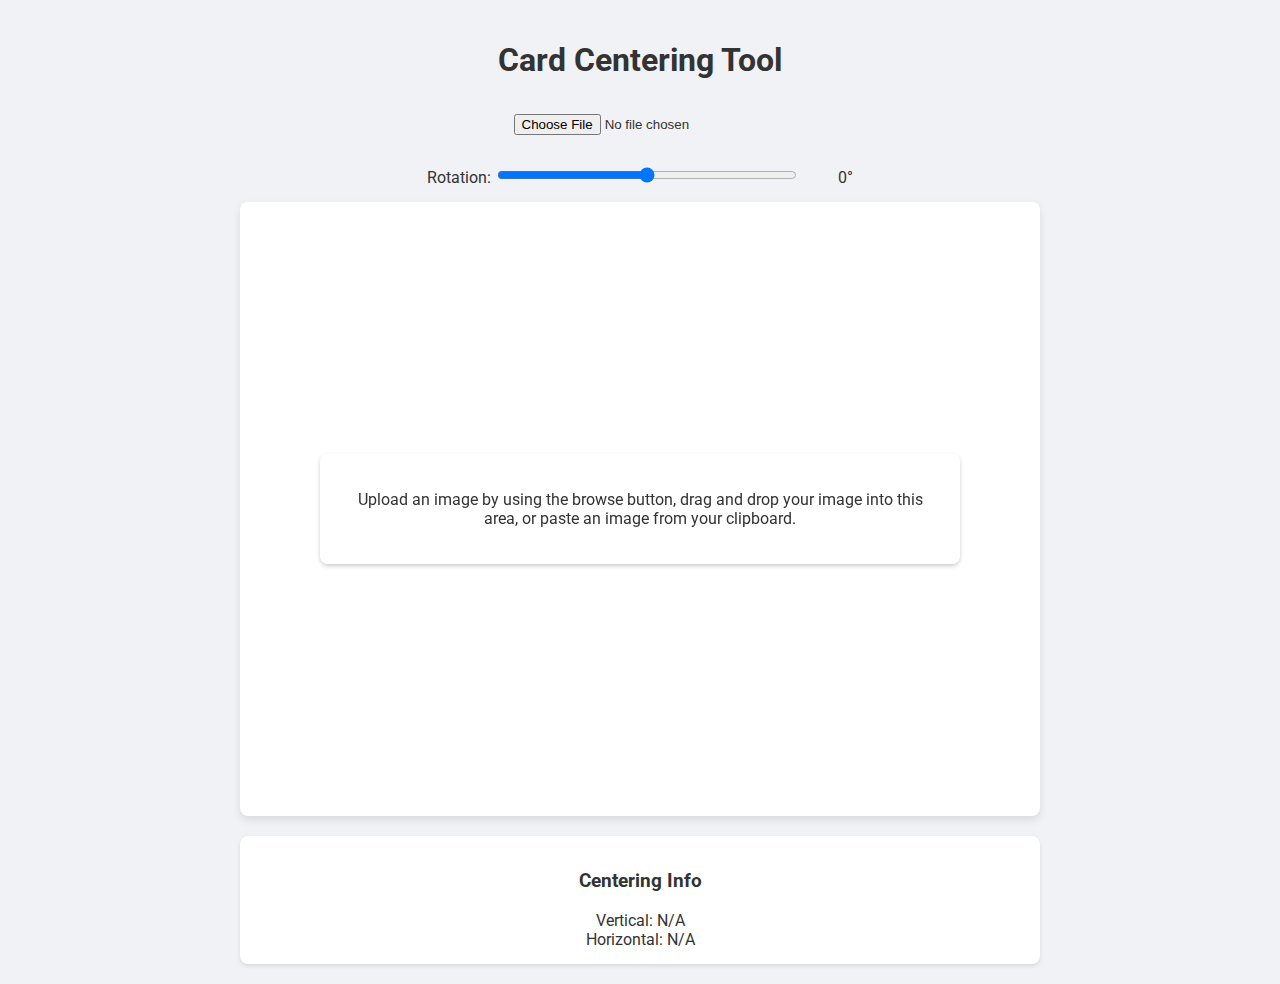
==== commit 2d8c69f8: "updated upload method" ====
--- a/cardcentering.html
+++ b/cardcentering.html
@@ -3,7 +3,7 @@
 <head>
   <meta charset="UTF-8">
   <title>Card Centering Tool</title>
-  <!-- Google Font for modern look -->
+  <!-- Google Font -->
   <link rel="preconnect" href="https://fonts.googleapis.com">
   <link rel="preconnect" href="https://fonts.gstatic.com" crossorigin>
   <link href="https://fonts.googleapis.com/css2?family=Roboto:wght@400;500&display=swap" rel="stylesheet">
@@ -24,6 +24,16 @@
     }
     .controls {
       margin: 15px;
+      text-align: center;
+    }
+    /* Fixed width for the rotation slider and value display */
+    input[type="range"] {
+      width: 300px;
+    }
+    #angleValue {
+      display: inline-block;
+      width: 50px; /* fixed width so text doesn't change layout */
+      text-align: right;
     }
     /* Container for canvas and info panel */
     #canvasWrapper {
@@ -43,12 +53,27 @@
       padding: 20px;
       border-radius: 8px;
       box-shadow: 0 4px 8px rgba(0,0,0,0.1);
+      position: relative;
     }
     canvas {
       width: 100%;
       height: auto;
       background: #fff;
       cursor: crosshair;
+    }
+    /* Instruction overlay */
+    #instructions {
+      position: absolute;
+      top: 50%;
+      left: 50%;
+      transform: translate(-50%, -50%);
+      background: rgba(255,255,255,0.8);
+      padding: 20px;
+      border-radius: 8px;
+      box-shadow: 0 2px 4px rgba(0,0,0,0.2);
+      text-align: center;
+      font-size: 1rem;
+      width: 80%;
     }
     /* Info panel below the canvas */
     #infoPanel {
@@ -64,19 +89,26 @@
 </head>
 <body>
   <h1>Card Centering Tool</h1>
+  
   <!-- Image Upload and Rotation Controls -->
   <div class="controls">
     <input type="file" id="fileInput" accept="image/*">
   </div>
   <div class="controls">
     <label for="rotateSlider">Rotation:</label>
-    <input type="range" id="rotateSlider" min="-15" max="15" value="0">
+    <input type="range" id="rotateSlider" min="-15" max="15" step="0.5" value="0">
     <span id="angleValue">0°</span>
   </div>
   
   <div id="canvasWrapper">
     <div id="canvasContainer">
       <canvas id="cardCanvas" width="800" height="600"></canvas>
+      <!-- Instruction overlay (visible until an image is loaded) -->
+      <div id="instructions">
+        <p>
+          Upload an image by using the browse button, drag and drop your image into this area, or paste an image from your clipboard.
+        </p>
+      </div>
     </div>
     <!-- Centering Info displayed below the canvas -->
     <div id="infoPanel">
@@ -95,16 +127,15 @@
     const verticalInfo = document.getElementById('verticalInfo');
     const horizontalInfo = document.getElementById('horizontalInfo');
     const canvasWrapper = document.getElementById('canvasWrapper');
+    const instructions = document.getElementById('instructions');
 
     let cardImage = new Image();
     let rotationAngle = 0; // degrees
     let rad = 0;           // radians
     let scale = 1;         // computed scale factor
 
-    // Measurement borders (in natural card coordinates)
-    // Outer borders (blue)
+    // Measurement borders in natural (non-rotated) card coordinates.
     let outerTop, outerBottom, outerLeft, outerRight;
-    // Inner borders (neon yellow)
     let innerTop, innerBottom, innerLeft, innerRight;
 
     // Drag state
@@ -113,7 +144,6 @@
     const tolerance = 25;  // hit tolerance (in natural card coordinates)
     const tabSize = 15;    // size of draggable tab
 
-    // Helper: Get card box in canvas coordinates.
     function getCardBox() {
       const cardWidthScaled = cardImage.width * scale;
       const cardHeightScaled = cardImage.height * scale;
@@ -122,7 +152,6 @@
       return { cardX, cardY, cardWidthScaled, cardHeightScaled };
     }
 
-    // Adjust pointer coordinates accounting for canvas CSS scaling.
     function getCanvasCoords(evt) {
       const rect = canvas.getBoundingClientRect();
       const scaleX = canvas.width / rect.width;
@@ -133,14 +162,12 @@
       };
     }
 
-    // Get mouse position in card's natural coordinates.
     function getMousePosInCardCoords(evt) {
       const pos = getCanvasCoords(evt);
       const { cardX, cardY } = getCardBox();
       return { x: (pos.x - cardX) / scale, y: (pos.y - cardY) / scale };
     }
 
-    // Get touch position in card's natural coordinates.
     function getTouchPosInCardCoords(evt) {
       evt.preventDefault();
       const touch = evt.touches[0] || evt.changedTouches[0];
@@ -155,13 +182,11 @@
       return { x: (pos.x - cardX) / scale, y: (pos.y - cardY) / scale };
     }
 
-    // Helper: Check if a point is in a rectangle.
     function isInRect(pos, rect) {
       return pos.x >= rect.x && pos.x <= rect.x + rect.width &&
              pos.y >= rect.y && pos.y <= rect.y + rect.height;
     }
 
-    // Helper: Get tab rectangle for a given border.
     function getTabRect(border) {
       switch(border) {
         case "outerTop":
@@ -185,13 +210,11 @@
       }
     }
 
-    // Draw the canvas.
     function drawCanvas() {
       ctx.clearRect(0, 0, canvas.width, canvas.height);
       if (!cardImage.complete || cardImage.naturalWidth === 0) return;
       const { cardX, cardY, cardWidthScaled, cardHeightScaled } = getCardBox();
 
-      // Draw rotated card image.
       ctx.save();
       const centerX = cardX + cardWidthScaled/2;
       const centerY = cardY + cardHeightScaled/2;
@@ -204,12 +227,10 @@
         cardImage.height * scale);
       ctx.restore();
 
-      // Draw fixed overlays (non-rotated).
       ctx.lineWidth = 2;
       ctx.strokeStyle = "black";
       ctx.strokeRect(cardX, cardY, cardWidthScaled, cardHeightScaled);
 
-      // Outer Measurement Borders (blue).
       ctx.lineWidth = 1;
       ctx.strokeStyle = "blue";
       ctx.beginPath();
@@ -229,7 +250,6 @@
       ctx.lineTo(cardX + outerRight * scale, cardY + cardHeightScaled);
       ctx.stroke();
 
-      // Inner Measurement Borders (neon yellow).
       ctx.strokeStyle = "#FFFF00";
       ctx.beginPath();
       ctx.moveTo(cardX, cardY + innerTop * scale);
@@ -248,20 +268,16 @@
       ctx.lineTo(cardX + innerRight * scale, cardY + cardHeightScaled);
       ctx.stroke();
 
-      // Draw tab attachments.
       ctx.fillStyle = "white";
-      // Horizontal tabs.
       ctx.fillRect(cardX + cardWidthScaled/2 - tabSize/2 - 10, cardY + outerTop * scale - tabSize/2, tabSize, tabSize);
       ctx.fillRect(cardX + cardWidthScaled/2 - tabSize/2 - 10, cardY + outerBottom * scale - tabSize/2, tabSize, tabSize);
       ctx.fillRect(cardX + cardWidthScaled/2 - tabSize/2 + 10, cardY + innerTop * scale - tabSize/2, tabSize, tabSize);
       ctx.fillRect(cardX + cardWidthScaled/2 - tabSize/2 + 10, cardY + innerBottom * scale - tabSize/2, tabSize, tabSize);
-      // Vertical tabs.
       ctx.fillRect(cardX + outerLeft * scale - tabSize/2, cardY + cardHeightScaled/2 - tabSize/2 - 10, tabSize, tabSize);
       ctx.fillRect(cardX + outerRight * scale - tabSize/2, cardY + cardHeightScaled/2 - tabSize/2 - 10, tabSize, tabSize);
       ctx.fillRect(cardX + innerLeft * scale - tabSize/2, cardY + cardHeightScaled/2 - tabSize/2 + 10, tabSize, tabSize);
       ctx.fillRect(cardX + innerRight * scale - tabSize/2, cardY + cardHeightScaled/2 - tabSize/2 + 10, tabSize, tabSize);
 
-      // Centering Calculations.
       const verticalTopGap = innerTop - outerTop;
       const verticalBottomGap = outerBottom - innerBottom;
       const verticalTotal = verticalTopGap + verticalBottomGap;
@@ -270,23 +286,18 @@
       const horizontalRightGap = outerRight - innerRight;
       const horizontalTotal = horizontalLeftGap + horizontalRightGap;
       const horizontalPercent = horizontalTotal ? (horizontalLeftGap / horizontalTotal) * 100 : 0;
-
       verticalInfo.textContent = "Vertical: " + verticalPercent.toFixed(1) + "% top / " + (100 - verticalPercent).toFixed(1) + "% bottom";
       horizontalInfo.textContent = "Horizontal: " + horizontalPercent.toFixed(1) + "% left / " + (100 - horizontalPercent).toFixed(1) + "% right";
     }
 
-    // Function to load an image file.
     function loadFile(file) {
       if (file && file.type.startsWith('image/')) {
         const reader = new FileReader();
-        reader.onload = function(e) {
-          cardImage.src = e.target.result;
-        }
+        reader.onload = function(e) { cardImage.src = e.target.result; };
         reader.readAsDataURL(file);
       }
     }
 
-    // --- Mouse event handlers ---
     canvas.addEventListener('mousedown', (evt) => {
       if (!cardImage.complete) return;
       const pos = getMousePosInCardCoords(evt);
@@ -319,7 +330,6 @@
     canvas.addEventListener('mouseup', () => { dragging = false; dragItem = null; });
     canvas.addEventListener('mouseleave', () => { dragging = false; dragItem = null; });
 
-    // --- Touch event handlers ---
     canvas.addEventListener('touchstart', (evt) => {
       evt.preventDefault();
       if (!cardImage.complete) return;
@@ -354,7 +364,6 @@
     canvas.addEventListener('touchend', (evt) => { evt.preventDefault(); dragging = false; dragItem = null; }, { passive: false });
     canvas.addEventListener('touchcancel', (evt) => { evt.preventDefault(); dragging = false; dragItem = null; }, { passive: false });
 
-    // --- Drag-and-drop: Allow files to be dropped onto the canvas wrapper.
     canvasWrapper.addEventListener('dragover', (evt) => {
       evt.preventDefault();
       canvasWrapper.classList.add('dragover');
@@ -370,7 +379,6 @@
       if (files.length > 0) { loadFile(files[0]); }
     });
 
-    // --- Paste event: Allow pasted images.
     document.addEventListener('paste', (evt) => {
       const items = evt.clipboardData.items;
       for (let item of items) {
@@ -382,7 +390,6 @@
       }
     });
 
-    // --- Rotation slider update.
     rotateSlider.addEventListener('input', () => {
       rotationAngle = parseFloat(rotateSlider.value);
       angleValue.textContent = rotationAngle + "°";
@@ -390,13 +397,11 @@
       drawCanvas();
     });
 
-    // --- File input change.
     fileInput.addEventListener('change', (evt) => {
       const file = evt.target.files[0];
       loadFile(file);
     });
 
-    // Initialize when image loads.
     cardImage.onload = () => {
       scale = Math.min(canvas.width / cardImage.width, canvas.height / cardImage.height);
       outerTop = cardImage.height * 0.05;
@@ -407,10 +412,10 @@
       innerBottom = cardImage.height * 0.85;
       innerLeft = cardImage.width * 0.15;
       innerRight = cardImage.width * 0.85;
+      instructions.style.display = "none";
       drawCanvas();
     };
 
-    // Initial draw.
     drawCanvas();
   </script>
 </body>
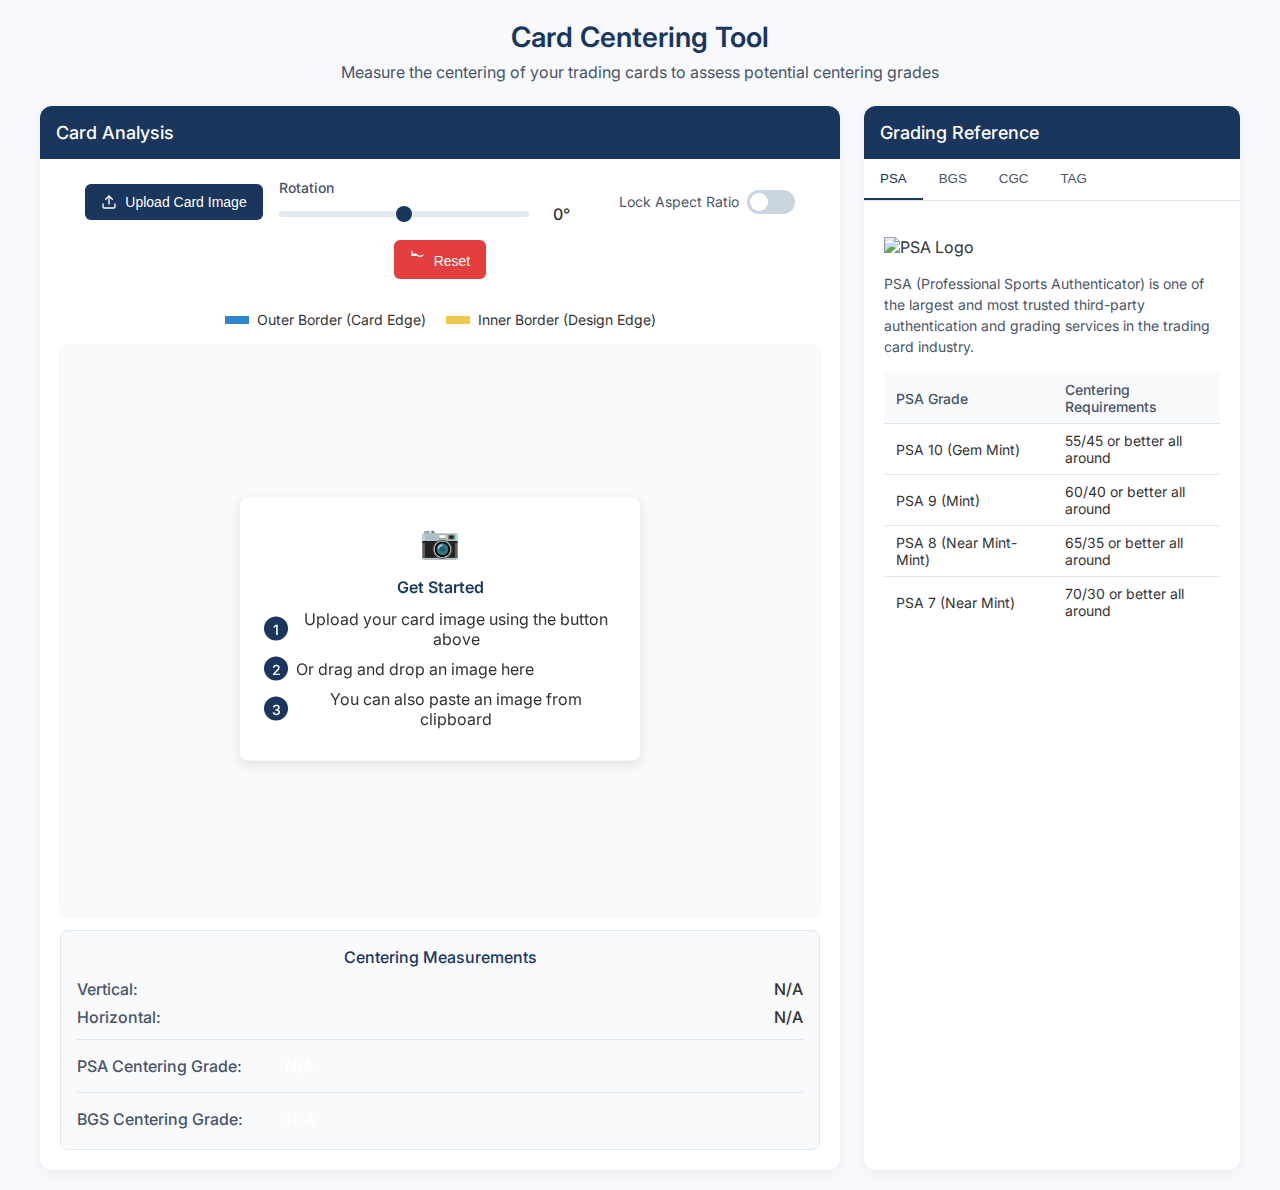
==== commit 8e12d6d0: "updated UI, added grading scale" ====
--- a/cardcentering.html
+++ b/cardcentering.html
@@ -2,119 +2,826 @@
 <html lang="en">
 <head>
   <meta charset="UTF-8">
+  <meta name="viewport" content="width=device-width, initial-scale=1.0">
   <title>Card Centering Tool</title>
   <!-- Google Font -->
   <link rel="preconnect" href="https://fonts.googleapis.com">
   <link rel="preconnect" href="https://fonts.gstatic.com" crossorigin>
-  <link href="https://fonts.googleapis.com/css2?family=Roboto:wght@400;500&display=swap" rel="stylesheet">
+  <link href="https://fonts.googleapis.com/css2?family=Inter:wght@400;500;600&display=swap" rel="stylesheet">
   <style>
-    * { box-sizing: border-box; }
+    * { 
+      box-sizing: border-box; 
+      margin: 0;
+      padding: 0;
+    }
+    
     body {
-      font-family: 'Roboto', sans-serif;
-      background-color: #f0f2f5;
+      font-family: 'Inter', sans-serif;
+      background-color: #f7f9fc;
       color: #333;
       margin: 0;
       padding: 20px;
       display: flex;
       flex-direction: column;
       align-items: center;
-    }
+      min-height: 100vh;
+    }
+    
+    .header {
+      text-align: center;
+      margin-bottom: 24px;
+      width: 100%;
+    }
+    
     h1 {
-      margin-bottom: 20px;
-    }
+      font-size: 28px;
+      font-weight: 600;
+      margin-bottom: 8px;
+      color: #1a365d;
+    }
+    
+    .subheader {
+      font-size: 16px;
+      color: #4a5568;
+      max-width: 600px;
+      margin: 0 auto;
+    }
+    
+    .main-container {
+      display: flex;
+      flex-wrap: wrap;
+      justify-content: center;
+      gap: 24px;
+      width: 100%;
+      max-width: 1200px;
+    }
+    
+    .card-panel {
+      background: white;
+      border-radius: 12px;
+      box-shadow: 0 4px 12px rgba(0,0,0,0.05);
+      overflow: hidden;
+      flex: 1;
+      min-width: 300px;
+      max-width: 800px;
+      display: flex;
+      flex-direction: column;
+    }
+    
+    .panel-header {
+      background: #1a365d;
+      color: white;
+      padding: 16px;
+      font-weight: 500;
+      font-size: 18px;
+    }
+    
+    .panel-content {
+      padding: 20px;
+      flex-grow: 1;
+      display: flex;
+      flex-direction: column;
+    }
+    
     .controls {
-      margin: 15px;
+      display: flex;
+      flex-wrap: wrap;
+      gap: 16px;
+      margin-bottom: 16px;
+      align-items: center;
+      justify-content: center;
+    }
+    
+    .control-group {
+      display: flex;
+      flex-direction: column;
+      gap: 8px;
+    }
+    
+    .control-label {
+      font-size: 14px;
+      font-weight: 500;
+      color: #4a5568;
+    }
+    
+    .file-input-wrapper {
+      position: relative;
+      display: inline-block;
+    }
+    
+    .file-input-button {
+      background: #1a365d;
+      color: white;
+      padding: 10px 16px;
+      border-radius: 6px;
+      border: none;
+      cursor: pointer;
+      font-size: 14px;
+      display: inline-flex;
+      align-items: center;
+      gap: 8px;
+      transition: background-color 0.2s;
+    }
+    
+    .file-input-button:hover {
+      background: #2c5282;
+    }
+    
+    #fileInput {
+      position: absolute;
+      top: 0;
+      left: 0;
+      opacity: 0;
+      width: 100%;
+      height: 100%;
+      cursor: pointer;
+    }
+    
+    input[type="range"] {
+      width: 250px;
+      height: 6px;
+      -webkit-appearance: none;
+      background: #e2e8f0;
+      border-radius: 5px;
+      outline: none;
+    }
+    
+    input[type="range"]::-webkit-slider-thumb {
+      -webkit-appearance: none;
+      width: 16px;
+      height: 16px;
+      border-radius: 50%;
+      background: #1a365d;
+      cursor: pointer;
+    }
+    
+    input[type="range"]::-moz-range-thumb {
+      width: 16px;
+      height: 16px;
+      border-radius: 50%;
+      background: #1a365d;
+      cursor: pointer;
+      border: none;
+    }
+    
+    #angleValue {
+      min-width: 50px;
       text-align: center;
-    }
-    /* Fixed width for the rotation slider and value display */
-    input[type="range"] {
-      width: 300px;
-    }
-    #angleValue {
-      display: inline-block;
-      width: 50px; /* fixed width so text doesn't change layout */
-      text-align: right;
-    }
-    /* Container for canvas and info panel */
+      font-weight: 500;
+    }
+    
     #canvasWrapper {
-      width: 800px;
-      max-width: 100%;
-      margin: 0 auto;
-      text-align: center;
+      width: 100%;
       position: relative;
       transition: border 0.3s;
-    }
-    /* Visual cue for dragover */
+      margin-bottom: 16px;
+    }
+    
     #canvasWrapper.dragover {
-      border: 2px dashed #888;
-    }
+      border: 2px dashed #4299e1;
+      border-radius: 12px;
+    }
+    
     #canvasContainer {
       background: #fff;
-      padding: 20px;
       border-radius: 8px;
-      box-shadow: 0 4px 8px rgba(0,0,0,0.1);
+      box-shadow: 0 2px 6px rgba(0,0,0,0.05);
       position: relative;
-    }
+      overflow: hidden;
+    }
+    
     canvas {
       width: 100%;
       height: auto;
-      background: #fff;
+      background: #f8fafc;
       cursor: crosshair;
-    }
-    /* Instruction overlay */
+      display: block;
+    }
+    
     #instructions {
       position: absolute;
       top: 50%;
       left: 50%;
       transform: translate(-50%, -50%);
-      background: rgba(255,255,255,0.8);
+      background: rgba(255,255,255,0.9);
+      padding: 24px;
+      border-radius: 8px;
+      box-shadow: 0 4px 12px rgba(0,0,0,0.1);
+      text-align: center;
+      font-size: 16px;
+      width: 80%;
+      max-width: 400px;
+      z-index: 10;
+    }
+    
+    .instruction-title {
+      font-weight: 600;
+      margin-bottom: 12px;
+      color: #1a365d;
+    }
+    
+    .instruction-icon {
+      font-size: 32px;
+      margin-bottom: 16px;
+      color: #4299e1;
+    }
+    
+    .instruction-step {
+      margin-bottom: 8px;
+      display: flex;
+      align-items: center;
+      gap: 8px;
+    }
+    
+    .step-number {
+      background: #1a365d;
+      color: white;
+      width: 24px;
+      height: 24px;
+      border-radius: 50%;
+      display: flex;
+      align-items: center;
+      justify-content: center;
+      font-size: 14px;
+      font-weight: 500;
+      flex-shrink: 0;
+    }
+    
+    #infoPanel {
+      background: #f8fafc;
+      padding: 16px;
+      border-radius: 8px;
+      border: 1px solid #e2e8f0;
+    }
+    
+    .info-title {
+      font-weight: 500;
+      margin-bottom: 12px;
+      color: #1a365d;
+      text-align: center;
+    }
+    
+    .info-row {
+      display: flex;
+      justify-content: space-between;
+      margin-bottom: 8px;
+    }
+    
+    .info-label {
+      font-weight: 500;
+      color: #4a5568;
+    }
+    
+    .info-value {
+      font-weight: 500;
+    }
+    
+    .grade-indicator {
+      display: flex;
+      align-items: center;
+      gap: 8px;
+      margin-top: 12px;
+      padding-top: 12px;
+      border-top: 1px solid #e2e8f0;
+    }
+    
+    .grade-label {
+      font-weight: 500;
+      color: #4a5568;
+    }
+    
+    .grade-value {
+      font-weight: 600;
+      padding: 4px 8px;
+      border-radius: 4px;
+      color: white;
+      min-width: 100px;
+      text-align: center;
+    }
+    
+    .grade-excellent {
+      background-color: #38a169;
+    }
+    
+    .grade-good {
+      background-color: #4299e1;
+    }
+    
+    .grade-fair {
+      background-color: #ed8936;
+    }
+    
+    .grade-poor {
+      background-color: #e53e3e;
+    }
+    
+    .reset-button {
+      background: #e53e3e;
+      color: white;
+      border: none;
+      padding: 10px 16px;
+      border-radius: 6px;
+      cursor: pointer;
+      font-size: 14px;
+      transition: background-color 0.2s;
+    }
+    
+    .reset-button:hover {
+      background: #c53030;
+    }
+    
+    .grading-panel {
+      background: white;
+      border-radius: 12px;
+      box-shadow: 0 4px 12px rgba(0,0,0,0.05);
+      overflow: hidden;
+      flex: 0.4;
+      min-width: 300px;
+    }
+    
+    .grading-content {
       padding: 20px;
-      border-radius: 8px;
-      box-shadow: 0 2px 4px rgba(0,0,0,0.2);
-      text-align: center;
-      font-size: 1rem;
-      width: 80%;
-    }
-    /* Info panel below the canvas */
-    #infoPanel {
-      margin-top: 20px;
-      background: #fff;
-      padding: 15px;
-      border-radius: 8px;
-      box-shadow: 0 2px 4px rgba(0,0,0,0.1);
-      text-align: center;
-      min-width: 300px;
+      flex-grow: 1;
+    }
+    
+    .company-tabs {
+      display: flex;
+      border-bottom: 1px solid #e2e8f0;
+    }
+    
+    .company-tab {
+      padding: 12px 16px;
+      cursor: pointer;
+      font-weight: 500;
+      color: #4a5568;
+      background: transparent;
+      border: none;
+      border-bottom: 2px solid transparent;
+      transition: all 0.2s;
+    }
+    
+    .company-tab.active {
+      color: #1a365d;
+      border-bottom: 2px solid #1a365d;
+    }
+    
+    .company-tab:hover:not(.active) {
+      background: #f8fafc;
+    }
+    
+    .company-content {
+      display: none;
+      padding: 16px 0;
+    }
+    
+    .company-content.active {
+      display: block;
+    }
+    
+    .grading-info {
+      margin-bottom: 16px;
+    }
+    
+    .grading-table {
+      width: 100%;
+      border-collapse: collapse;
+      margin-bottom: 16px;
+      font-size: 14px;
+    }
+    
+    .grading-table th,
+    .grading-table td {
+      padding: 8px 12px;
+      text-align: left;
+      border-bottom: 1px solid #e2e8f0;
+    }
+    
+    .grading-table th {
+      background: #f8fafc;
+      font-weight: 500;
+      color: #4a5568;
+    }
+    
+    .grading-logo {
+      max-width: 180px;
+      height: auto;
+      margin-bottom: 16px;
+      display: block;
+    }
+    
+    .company-description {
+      margin-bottom: 16px;
+      font-size: 14px;
+      color: #4a5568;
+      line-height: 1.5;
+    }
+    
+    .aspect-ratio-switch {
+      display: flex;
+      align-items: center;
+      gap: 8px;
+      margin-left: 16px;
+    }
+    
+    .aspect-ratio-label {
+      font-size: 14px;
+      color: #4a5568;
+    }
+    
+    /* Toggle switch */
+    .toggle-switch {
+      position: relative;
+      display: inline-block;
+      width: 48px;
+      height: 24px;
+    }
+    
+    .toggle-switch input {
+      opacity: 0;
+      width: 0;
+      height: 0;
+    }
+    
+    .toggle-slider {
+      position: absolute;
+      cursor: pointer;
+      top: 0;
+      left: 0;
+      right: 0;
+      bottom: 0;
+      background-color: #cbd5e0;
+      transition: .4s;
+      border-radius: 24px;
+    }
+    
+    .toggle-slider:before {
+      position: absolute;
+      content: "";
+      height: 18px;
+      width: 18px;
+      left: 3px;
+      bottom: 3px;
+      background-color: white;
+      transition: .4s;
+      border-radius: 50%;
+    }
+    
+    input:checked + .toggle-slider {
+      background-color: #1a365d;
+    }
+    
+    input:checked + .toggle-slider:before {
+      transform: translateX(24px);
+    }
+    
+    .tab-content-wrapper {
+      max-height: 400px;
+      overflow-y: auto;
+    }
+    
+    @media (max-width: 768px) {
+      .main-container {
+        flex-direction: column;
+      }
+      
+      .controls {
+        flex-direction: column;
+        align-items: stretch;
+      }
+      
+      .file-input-wrapper {
+        width: 100%;
+      }
+      
+      .file-input-button {
+        width: 100%;
+        justify-content: center;
+      }
+      
+      input[type="range"] {
+        width: 100%;
+      }
+    }
+    
+    /* Legend for borders */
+    .border-legend {
+      display: flex;
+      gap: 20px;
+      margin: 16px 0;
+      justify-content: center;
+      flex-wrap: wrap;
+    }
+    
+    .legend-item {
+      display: flex;
+      align-items: center;
+      gap: 8px;
+      font-size: 14px;
+    }
+    
+    .legend-color {
+      width: 24px;
+      height: 8px;
+    }
+    
+    .outer-border {
+      background-color: #3182ce;
+    }
+    
+    .inner-border {
+      background-color: #ecc94b;
     }
   </style>
 </head>
 <body>
-  <h1>Card Centering Tool</h1>
-  
-  <!-- Image Upload and Rotation Controls -->
-  <div class="controls">
-    <input type="file" id="fileInput" accept="image/*">
-  </div>
-  <div class="controls">
-    <label for="rotateSlider">Rotation:</label>
-    <input type="range" id="rotateSlider" min="-15" max="15" step="0.5" value="0">
-    <span id="angleValue">0°</span>
+  <div class="header">
+    <h1>Card Centering Tool</h1>
+    <p class="subheader">Measure the centering of your trading cards to assess potential centering grades</p>
   </div>
   
-  <div id="canvasWrapper">
-    <div id="canvasContainer">
-      <canvas id="cardCanvas" width="800" height="600"></canvas>
-      <!-- Instruction overlay (visible until an image is loaded) -->
-      <div id="instructions">
-        <p>
-          Upload an image by using the browse button, drag and drop your image into this area, or paste an image from your clipboard.
-        </p>
+  <div class="main-container">
+    <div class="card-panel">
+      <div class="panel-header">Card Analysis</div>
+      <div class="panel-content">
+        <!-- Controls -->
+        <div class="controls">
+          <div class="file-input-wrapper">
+            <button class="file-input-button">
+              <svg xmlns="http://www.w3.org/2000/svg" width="16" height="16" viewBox="0 0 24 24" fill="none" stroke="currentColor" stroke-width="2" stroke-linecap="round" stroke-linejoin="round">
+                <path d="M21 15v4a2 2 0 0 1-2 2H5a2 2 0 0 1-2-2v-4"></path>
+                <polyline points="17 8 12 3 7 8"></polyline>
+                <line x1="12" y1="3" x2="12" y2="15"></line>
+              </svg>
+              Upload Card Image
+            </button>
+            <input type="file" id="fileInput" accept="image/*">
+          </div>
+          
+          <div class="control-group">
+            <label class="control-label" for="rotateSlider">Rotation</label>
+            <div style="display: flex; align-items: center; gap: 8px;">
+              <input type="range" id="rotateSlider" min="-5" max="5" step="0.1" value="0">
+              <span id="angleValue">0°</span>
+            </div>
+          </div>
+          
+          <div class="aspect-ratio-switch">
+            <span class="aspect-ratio-label">Lock Aspect Ratio</span>
+            <label class="toggle-switch">
+              <input type="checkbox" id="aspectRatioToggle" checked>
+              <span class="toggle-slider"></span>
+            </label>
+          </div>
+          
+          <button id="resetButton" class="reset-button">
+            <svg xmlns="http://www.w3.org/2000/svg" width="16" height="16" viewBox="0 0 24 24" fill="none" stroke="currentColor" stroke-width="2" stroke-linecap="round" stroke-linejoin="round" style="margin-right: 4px;">
+              <path d="M3 2v6h6"></path>
+              <path d="M3 8C5.33 5.67 8.67 5.67 11 8s5.67 2.33 8 0"></path>
+            </svg>
+            Reset
+          </button>
+        </div>
+        
+        <!-- Border legend -->
+        <div class="border-legend">
+          <div class="legend-item">
+            <div class="legend-color outer-border"></div>
+            <span>Outer Border (Card Edge)</span>
+          </div>
+          <div class="legend-item">
+            <div class="legend-color inner-border"></div>
+            <span>Inner Border (Design Edge)</span>
+          </div>
+        </div>
+        
+        <!-- Canvas wrapper -->
+        <div id="canvasWrapper">
+          <div id="canvasContainer">
+            <canvas id="cardCanvas" width="800" height="600"></canvas>
+            <!-- Instruction overlay -->
+            <div id="instructions">
+              <div class="instruction-icon">📷</div>
+              <div class="instruction-title">Get Started</div>
+              <div class="instruction-step">
+                <div class="step-number">1</div>
+                <span>Upload your card image using the button above</span>
+              </div>
+              <div class="instruction-step">
+                <div class="step-number">2</div>
+                <span>Or drag and drop an image here</span>
+              </div>
+              <div class="instruction-step">
+                <div class="step-number">3</div>
+                <span>You can also paste an image from clipboard</span>
+              </div>
+            </div>
+          </div>
+        </div>
+        
+        <!-- Centering info panel -->
+        <div id="infoPanel">
+          <div class="info-title">Centering Measurements</div>
+          <div class="info-row">
+            <span class="info-label">Vertical:</span>
+            <span id="verticalInfo" class="info-value">N/A</span>
+          </div>
+          <div class="info-row">
+            <span class="info-label">Horizontal:</span>
+            <span id="horizontalInfo" class="info-value">N/A</span>
+          </div>
+          
+          <div class="grade-indicator">
+            <span class="grade-label">PSA Centering Grade:</span>
+            <span id="psaGrade" class="grade-value">N/A</span>
+          </div>
+          <div class="grade-indicator">
+            <span class="grade-label">BGS Centering Grade:</span>
+            <span id="bgsGrade" class="grade-value">N/A</span>
+          </div>
+        </div>
       </div>
     </div>
-    <!-- Centering Info displayed below the canvas -->
-    <div id="infoPanel">
-      <h3>Centering Info</h3>
-      <div id="verticalInfo">Vertical: N/A</div>
-      <div id="horizontalInfo">Horizontal: N/A</div>
+    
+    <!-- Grading reference panel -->
+    <div class="grading-panel">
+      <div class="panel-header">Grading Reference</div>
+      <div class="company-tabs">
+        <button class="company-tab active" data-tab="psa">PSA</button>
+        <button class="company-tab" data-tab="bgs">BGS</button>
+        <button class="company-tab" data-tab="cgc">CGC</button>
+        <button class="company-tab" data-tab="tag">TAG</button>
+      </div>
+      <div class="grading-content">
+        <div class="tab-content-wrapper">
+          <!-- PSA Content -->
+          <div id="psa-content" class="company-content active">
+            <img src="/api/placeholder/180/60" alt="PSA Logo" class="grading-logo">
+            <p class="company-description">PSA (Professional Sports Authenticator) is one of the largest and most trusted third-party authentication and grading services in the trading card industry.</p>
+            
+            <div class="grading-info">
+              <table class="grading-table">
+                <thead>
+                  <tr>
+                    <th>PSA Grade</th>
+                    <th>Centering Requirements</th>
+                  </tr>
+                </thead>
+                <tbody>
+                  <tr>
+                    <td>PSA 10 (Gem Mint)</td>
+                    <td>55/45 or better all around</td>
+                  </tr>
+                  <tr>
+                    <td>PSA 9 (Mint)</td>
+                    <td>60/40 or better all around</td>
+                  </tr>
+                  <tr>
+                    <td>PSA 8 (Near Mint-Mint)</td>
+                    <td>65/35 or better all around</td>
+                  </tr>
+                  <tr>
+                    <td>PSA 7 (Near Mint)</td>
+                    <td>70/30 or better all around</td>
+                  </tr>
+                  <tr>
+                    <td>PSA 6 (Excellent-Near Mint)</td>
+                    <td>75/25 or better all around</td>
+                  </tr>
+                </tbody>
+              </table>
+            </div>
+            
+            <p class="company-description"><strong>Note:</strong> PSA expresses centering as a ratio of the larger border measurement to the smaller (e.g., 55/45 means the larger border is 55% and smaller is 45% of the total border width/height).</p>
+          </div>
+          
+          <!-- BGS Content -->
+          <div id="bgs-content" class="company-content">
+            <img src="/api/placeholder/180/60" alt="BGS Logo" class="grading-logo">
+            <p class="company-description">Beckett Grading Services (BGS) is known for its detailed, sub-category grading system that includes separate scores for centering, corners, edges, and surface.</p>
+            
+            <div class="grading-info">
+              <table class="grading-table">
+                <thead>
+                  <tr>
+                    <th>BGS Centering Grade</th>
+                    <th>Centering Requirements</th>
+                  </tr>
+                </thead>
+                <tbody>
+                  <tr>
+                    <td>10 (Pristine)</td>
+                    <td>50/50 both axes</td>
+                  </tr>
+                  <tr>
+                    <td>9.5 (Gem Mint)</td>
+                    <td>50/50 - 55/45 </td>
+                  </tr>
+                  <tr>
+                    <td>9.0 (Mint)</td>
+                    <td>60/40 to 65/35</td>
+                  </tr>
+                  <tr>
+                    <td>8.5 (Near Mint-Mint+)</td>
+                    <td>65/35 to 70/30</td>
+                  </tr>
+                  <tr>
+                    <td>8.0 (Near Mint-Mint)</td>
+                    <td>70/30 to 75/25</td>
+                  </tr>
+                </tbody>
+              </table>
+            </div>
+            
+            <p class="company-description"><strong>Note:</strong> BGS is known for being particularly strict on centering. Their Black Label (Perfect 10) requires near-perfect 50/50 centering on both axes.</p>
+          </div>
+          
+          <!-- CGC Content -->
+          <div id="cgc-content" class="company-content">
+            <img src="/api/placeholder/180/60" alt="CGC Logo" class="grading-logo">
+            <p class="company-description">Certified Guaranty Company (CGC) is a relatively newer trading card grading service known for their experience in comic book grading. Their centering standards are similar to BGS.</p>
+            
+            <div class="grading-info">
+              <table class="grading-table">
+                <thead>
+                  <tr>
+                    <th>CGC Centering Grade</th>
+                    <th>Centering Requirements</th>
+                  </tr>
+                </thead>
+                <tbody>
+                  <tr>
+                    <td>10 (Pristine)</td>
+                    <td>55/45 or better both axes</td>
+                  </tr>
+                  <tr>
+                    <td>9.5 (Gem Mint)</td>
+                    <td>60/40 or better both axes</td>
+                  </tr>
+                  <tr>
+                    <td>9.0 (Mint)</td>
+                    <td>65/35 or better both axes</td>
+                  </tr>
+                  <tr>
+                    <td>8.5 (Near Mint+)</td>
+                    <td>70/30 or better both axes</td>
+                  </tr>
+                  <tr>
+                    <td>8.0 (Near Mint)</td>
+                    <td>75/25 or better both axes</td>
+                  </tr>
+                </tbody>
+              </table>
+            </div>
+            
+            <p class="company-description"><strong>Note:</strong> CGC's Perfect 10 (their highest grade) requires near-perfect centering similar to BGS Black Label.</p>
+          </div>
+          
+          <!-- TAG Content -->
+          <div id="tag-content" class="company-content">
+            <img src="/api/placeholder/180/60" alt="TAG Logo" class="grading-logo">
+            <p class="company-description">TAG (Trading Card Authentication & Grading) is an up-and-coming card grading company that focuses on transparency in their grading process.</p>
+            
+            <div class="grading-info">
+              <table class="grading-table">
+                <thead>
+                  <tr>
+                    <th>TAG Centering Grade</th>
+                    <th>Centering Requirements</th>
+                  </tr>
+                </thead>
+                <tbody>
+                  <tr>
+                    <td>10 (Pristine)</td>
+                    <td>51/49 or better all around</td>
+                  </tr>
+                  <tr>
+                    <td>10 (Gem+)</td>
+                    <td>55/45 or better all around</td>
+                  </tr>
+                  <tr>
+                    <td>9.5 (Gem)</td>
+                    <td>60/40 or better all around</td>
+                  </tr>
+                  <tr>
+                    <td>9.0 (Mint+)</td>
+                    <td>65/35 or better all around</td>
+                  </tr>
+                  <tr>
+                    <td>8.5 (Mint)</td>
+                    <td>70/30 or better all around</td>
+                  </tr>
+                  <tr>
+                    <td>8.0 (Near Mint+)</td>
+                    <td>75/25 or better all around</td>
+                  </tr>
+                </tbody>
+              </table>
+            </div>
+            
+            <p class="company-description"><strong>Note:</strong> TAG uses a similar sub-grading system to BGS, with centering being one of their primary evaluation metrics.</p>
+          </div>
+        </div>
+      </div>
     </div>
   </div>
   
@@ -128,11 +835,20 @@
     const horizontalInfo = document.getElementById('horizontalInfo');
     const canvasWrapper = document.getElementById('canvasWrapper');
     const instructions = document.getElementById('instructions');
+    const resetButton = document.getElementById('resetButton');
+    const aspectRatioToggle = document.getElementById('aspectRatioToggle');
+    const psaGrade = document.getElementById('psaGrade');
+    const bgsGrade = document.getElementById('bgsGrade');
+
+    // Company tabs
+    const companyTabs = document.querySelectorAll('.company-tab');
+    const companyContents = document.querySelectorAll('.company-content');
 
     let cardImage = new Image();
     let rotationAngle = 0; // degrees
     let rad = 0;           // radians
     let scale = 1;         // computed scale factor
+    let aspectRatioLocked = true;
 
     // Measurement borders in natural (non-rotated) card coordinates.
     let outerTop, outerBottom, outerLeft, outerRight;
@@ -141,7 +857,7 @@
     // Drag state
     let dragging = false;
     let dragItem = null; // e.g., "outerTop", "innerLeft", etc.
-    const tolerance = 25;  // hit tolerance (in natural card coordinates)
+    const tolerance = 20;  // hit tolerance (in natural card coordinates)
     const tabSize = 15;    // size of draggable tab
 
     function getCardBox() {
@@ -210,6 +926,59 @@
       }
     }
 
+    function calculateGrade(verticalPercent, horizontalPercent) {
+      // For PSA
+      const psaWorstCentering = Math.max(
+        Math.abs(verticalPercent - 50),
+        Math.abs(horizontalPercent - 50)
+      );
+      
+      // For BGS - slightly stricter
+      const bgsWorstCentering = Math.max(
+        Math.abs(verticalPercent - 50),
+        Math.abs(horizontalPercent - 50)
+      );
+      
+      // Set PSA grade class and text
+      if (psaWorstCentering <= 5) {
+        psaGrade.textContent = "Gem Mint (PSA 10)";
+        psaGrade.className = "grade-value grade-excellent";
+      } else if (psaWorstCentering <= 10) {
+        psaGrade.textContent = "Mint (PSA 9)";
+        psaGrade.className = "grade-value grade-good";
+      } else if (psaWorstCentering <= 15) {
+        psaGrade.textContent = "NM-MT (PSA 8)";
+        psaGrade.className = "grade-value grade-good";
+      } else if (psaWorstCentering <= 20) {
+        psaGrade.textContent = "Near Mint (PSA 7)";
+        psaGrade.className = "grade-value grade-fair";
+      } else {
+        psaGrade.textContent = "EX-NM or Lower";
+        psaGrade.className = "grade-value grade-poor";
+      }
+      
+      // Set BGS grade class and text
+      if (bgsWorstCentering <= 2.5) {
+        bgsGrade.textContent = "Pristine (10)";
+        bgsGrade.className = "grade-value grade-excellent";
+      } else if (bgsWorstCentering <= 5) {
+        bgsGrade.textContent = "Gem Mint (9.5)";
+        bgsGrade.className = "grade-value grade-excellent";
+      } else if (bgsWorstCentering <= 10) {
+        bgsGrade.textContent = "Mint (9.0)";
+        bgsGrade.className = "grade-value grade-good";
+      } else if (bgsWorstCentering <= 15) {
+        bgsGrade.textContent = "NM-MT+ (8.5)";
+        bgsGrade.className = "grade-value grade-good";
+      } else if (bgsWorstCentering <= 20) {
+        bgsGrade.textContent = "NM-MT (8.0)";
+        bgsGrade.className = "grade-value grade-fair";
+      } else {
+        bgsGrade.textContent = "NM or Lower";
+        bgsGrade.className = "grade-value grade-poor";
+      }
+    }
+
     function drawCanvas() {
       ctx.clearRect(0, 0, canvas.width, canvas.height);
       if (!cardImage.complete || cardImage.naturalWidth === 0) return;
@@ -227,12 +996,14 @@
         cardImage.height * scale);
       ctx.restore();
 
+      // Draw the card border
       ctx.lineWidth = 2;
-      ctx.strokeStyle = "black";
+      ctx.strokeStyle = "#2c5282";
       ctx.strokeRect(cardX, cardY, cardWidthScaled, cardHeightScaled);
 
-      ctx.lineWidth = 1;
-      ctx.strokeStyle = "blue";
+      // Outer borders
+      ctx.lineWidth = 2;
+      ctx.strokeStyle = "#3182ce";
       ctx.beginPath();
       ctx.moveTo(cardX, cardY + outerTop * scale);
       ctx.lineTo(cardX + cardWidthScaled, cardY + outerTop * scale);
@@ -250,7 +1021,8 @@
       ctx.lineTo(cardX + outerRight * scale, cardY + cardHeightScaled);
       ctx.stroke();
 
-      ctx.strokeStyle = "#FFFF00";
+      // Inner borders
+      ctx.strokeStyle = "#ecc94b";
       ctx.beginPath();
       ctx.moveTo(cardX, cardY + innerTop * scale);
       ctx.lineTo(cardX + cardWidthScaled, cardY + innerTop * scale);
@@ -268,26 +1040,76 @@
       ctx.lineTo(cardX + innerRight * scale, cardY + cardHeightScaled);
       ctx.stroke();
 
+      // Draw the draggable tabs
       ctx.fillStyle = "white";
-      ctx.fillRect(cardX + cardWidthScaled/2 - tabSize/2 - 10, cardY + outerTop * scale - tabSize/2, tabSize, tabSize);
-      ctx.fillRect(cardX + cardWidthScaled/2 - tabSize/2 - 10, cardY + outerBottom * scale - tabSize/2, tabSize, tabSize);
-      ctx.fillRect(cardX + cardWidthScaled/2 - tabSize/2 + 10, cardY + innerTop * scale - tabSize/2, tabSize, tabSize);
-      ctx.fillRect(cardX + cardWidthScaled/2 - tabSize/2 + 10, cardY + innerBottom * scale - tabSize/2, tabSize, tabSize);
-      ctx.fillRect(cardX + outerLeft * scale - tabSize/2, cardY + cardHeightScaled/2 - tabSize/2 - 10, tabSize, tabSize);
-      ctx.fillRect(cardX + outerRight * scale - tabSize/2, cardY + cardHeightScaled/2 - tabSize/2 - 10, tabSize, tabSize);
-      ctx.fillRect(cardX + innerLeft * scale - tabSize/2, cardY + cardHeightScaled/2 - tabSize/2 + 10, tabSize, tabSize);
-      ctx.fillRect(cardX + innerRight * scale - tabSize/2, cardY + cardHeightScaled/2 - tabSize/2 + 10, tabSize, tabSize);
-
+      ctx.strokeStyle = "#2c5282";
+      ctx.lineWidth = 1;
+      
+      // Top outer tab
+      ctx.beginPath();
+      ctx.rect(cardX + (cardImage.width/2 - tabSize/2 - 10) * scale, cardY + (outerTop - tabSize/2) * scale, tabSize * scale, tabSize * scale);
+      ctx.fill();
+      ctx.stroke();
+      
+      // Bottom outer tab
+      ctx.beginPath();
+      ctx.rect(cardX + (cardImage.width/2 - tabSize/2 - 10) * scale, cardY + (outerBottom - tabSize/2) * scale, tabSize * scale, tabSize * scale);
+      ctx.fill();
+      ctx.stroke();
+      
+      // Top inner tab
+      ctx.beginPath();
+      ctx.rect(cardX + (cardImage.width/2 - tabSize/2 + 10) * scale, cardY + (innerTop - tabSize/2) * scale, tabSize * scale, tabSize * scale);
+      ctx.fill();
+      ctx.stroke();
+      
+      // Bottom inner tab
+      ctx.beginPath();
+      ctx.rect(cardX + (cardImage.width/2 - tabSize/2 + 10) * scale, cardY + (innerBottom - tabSize/2) * scale, tabSize * scale, tabSize * scale);
+      ctx.fill();
+      ctx.stroke();
+      
+      // Left outer tab
+      ctx.beginPath();
+      ctx.rect(cardX + (outerLeft - tabSize/2) * scale, cardY + (cardImage.height/2 - tabSize/2 - 10) * scale, tabSize * scale, tabSize * scale);
+      ctx.fill();
+      ctx.stroke();
+      
+      // Right outer tab
+      ctx.beginPath();
+      ctx.rect(cardX + (outerRight - tabSize/2) * scale, cardY + (cardImage.height/2 - tabSize/2 - 10) * scale, tabSize * scale, tabSize * scale);
+      ctx.fill();
+      ctx.stroke();
+      
+      // Left inner tab
+      ctx.beginPath();
+      ctx.rect(cardX + (innerLeft - tabSize/2) * scale, cardY + (cardImage.height/2 - tabSize/2 + 10) * scale, tabSize * scale, tabSize * scale);
+      ctx.fill();
+      ctx.stroke();
+      
+      // Right inner tab
+      ctx.beginPath();
+      ctx.rect(cardX + (innerRight - tabSize/2) * scale, cardY + (cardImage.height/2 - tabSize/2 + 10) * scale, tabSize * scale, tabSize * scale);
+      ctx.fill();
+      ctx.stroke();
+
+      // Calculate centering percentages
       const verticalTopGap = innerTop - outerTop;
       const verticalBottomGap = outerBottom - innerBottom;
       const verticalTotal = verticalTopGap + verticalBottomGap;
       const verticalPercent = verticalTotal ? (verticalTopGap / verticalTotal) * 100 : 0;
+      
       const horizontalLeftGap = innerLeft - outerLeft;
       const horizontalRightGap = outerRight - innerRight;
       const horizontalTotal = horizontalLeftGap + horizontalRightGap;
       const horizontalPercent = horizontalTotal ? (horizontalLeftGap / horizontalTotal) * 100 : 0;
-      verticalInfo.textContent = "Vertical: " + verticalPercent.toFixed(1) + "% top / " + (100 - verticalPercent).toFixed(1) + "% bottom";
-      horizontalInfo.textContent = "Horizontal: " + horizontalPercent.toFixed(1) + "% left / " + (100 - horizontalPercent).toFixed(1) + "% right";
+      
+      // Update the info display
+      verticalInfo.textContent = verticalPercent.toFixed(1) + "% top / " + (100 - verticalPercent).toFixed(1) + "% bottom";
+      horizontalInfo.textContent = horizontalPercent.toFixed(1) + "% left / " + (100 - horizontalPercent).toFixed(1) + "% right";
+      
+      // Calculate and display grades
+      calculateGrade(verticalPercent, horizontalPercent);
     }
 
     function loadFile(file) {
@@ -295,6 +1117,27 @@
         const reader = new FileReader();
         reader.onload = function(e) { cardImage.src = e.target.result; };
         reader.readAsDataURL(file);
+      }
+    }
+
+    function resetTool() {
+      rotationAngle = 0;
+      rad = 0;
+      rotateSlider.value = 0;
+      angleValue.textContent = "0°";
+      
+      if (cardImage.complete && cardImage.naturalWidth > 0) {
+        // Reset borders to default positions
+        outerTop = cardImage.height * 0.05;
+        outerBottom = cardImage.height * 0.95;
+        outerLeft = cardImage.width * 0.05;
+        outerRight = cardImage.width * 0.95;
+        innerTop = cardImage.height * 0.15;
+        innerBottom = cardImage.height * 0.85;
+        innerLeft = cardImage.width * 0.15;
+        innerRight = cardImage.width * 0.85;
+        
+        drawCanvas();
       }
     }
 
@@ -314,6 +1157,8 @@
     canvas.addEventListener('mousemove', (evt) => {
       if (!dragging) return;
       const pos = getMousePosInCardCoords(evt);
+      
+      // Only update the border that's being dragged
       switch(dragItem) {
         case "outerTop": outerTop = Math.min(pos.y, innerTop); break;
         case "innerTop": innerTop = Math.min(Math.max(pos.y, outerTop), innerBottom); break;
@@ -324,6 +1169,7 @@
         case "innerRight": innerRight = Math.max(Math.min(pos.x, outerRight), innerLeft); break;
         case "outerRight": outerRight = Math.max(pos.x, innerRight); break;
       }
+      
       drawCanvas();
     });
 
@@ -348,6 +1194,8 @@
       evt.preventDefault();
       if (!dragging) return;
       const pos = getTouchPosInCardCoords(evt);
+      
+      // Only update the border that's being dragged (same as mousemove)
       switch(dragItem) {
         case "outerTop": outerTop = Math.min(pos.y, innerTop); break;
         case "innerTop": innerTop = Math.min(Math.max(pos.y, outerTop), innerBottom); break;
@@ -358,6 +1206,7 @@
         case "innerRight": innerRight = Math.max(Math.min(pos.x, outerRight), innerLeft); break;
         case "outerRight": outerRight = Math.max(pos.x, innerRight); break;
       }
+      
       drawCanvas();
     }, { passive: false });
 
@@ -368,10 +1217,12 @@
       evt.preventDefault();
       canvasWrapper.classList.add('dragover');
     });
+    
     canvasWrapper.addEventListener('dragleave', (evt) => {
       evt.preventDefault();
       canvasWrapper.classList.remove('dragover');
     });
+    
     canvasWrapper.addEventListener('drop', (evt) => {
       evt.preventDefault();
       canvasWrapper.classList.remove('dragover');
@@ -402,8 +1253,20 @@
       loadFile(file);
     });
 
+    resetButton.addEventListener('click', resetTool);
+    
+    // The aspect ratio toggle is now disabled since we've removed that functionality
+    aspectRatioToggle.addEventListener('change', () => {
+      aspectRatioLocked = false; // Always keep this false to prevent linked movement
+      aspectRatioToggle.checked = false; // Force toggle to off position
+    });
+    
+    // Initialize with aspect ratio locking disabled
+    aspectRatioLocked = false;
+    aspectRatioToggle.checked = false;
+
     cardImage.onload = () => {
-      scale = Math.min(canvas.width / cardImage.width, canvas.height / cardImage.height);
+      scale = Math.min(canvas.width / cardImage.width, canvas.height / cardImage.height) * 0.9; // Slightly smaller to show borders
       outerTop = cardImage.height * 0.05;
       outerBottom = cardImage.height * 0.95;
       outerLeft = cardImage.width * 0.05;
@@ -416,7 +1279,21 @@
       drawCanvas();
     };
 
+    // Company tabs functionality
+    companyTabs.forEach(tab => {
+      tab.addEventListener('click', () => {
+        // Remove active class from all tabs and content
+        companyTabs.forEach(t => t.classList.remove('active'));
+        companyContents.forEach(c => c.classList.remove('active'));
+        
+        // Add active class to clicked tab and corresponding content
+        tab.classList.add('active');
+        const tabId = tab.getAttribute('data-tab');
+        document.getElementById(`${tabId}-content`).classList.add('active');
+      });
+    });
+
     drawCanvas();
   </script>
 </body>
-</html>
+</html>